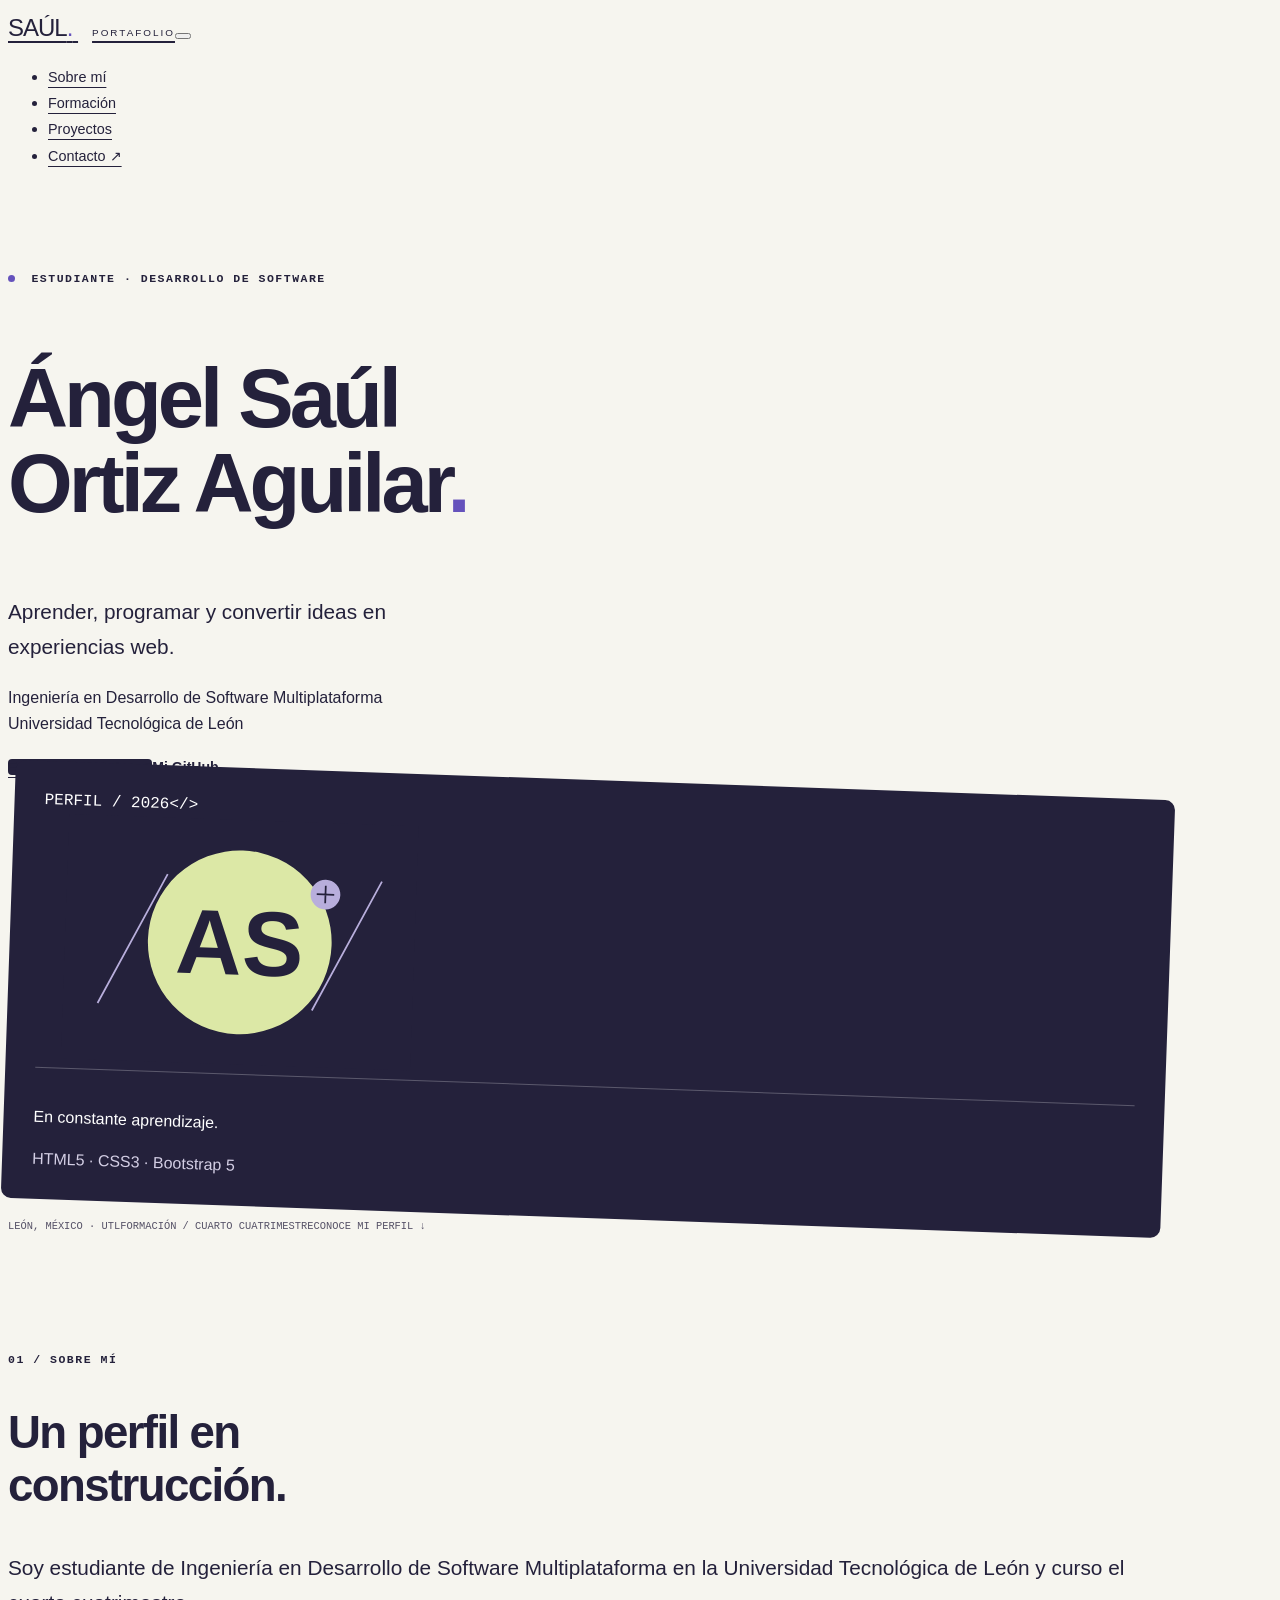
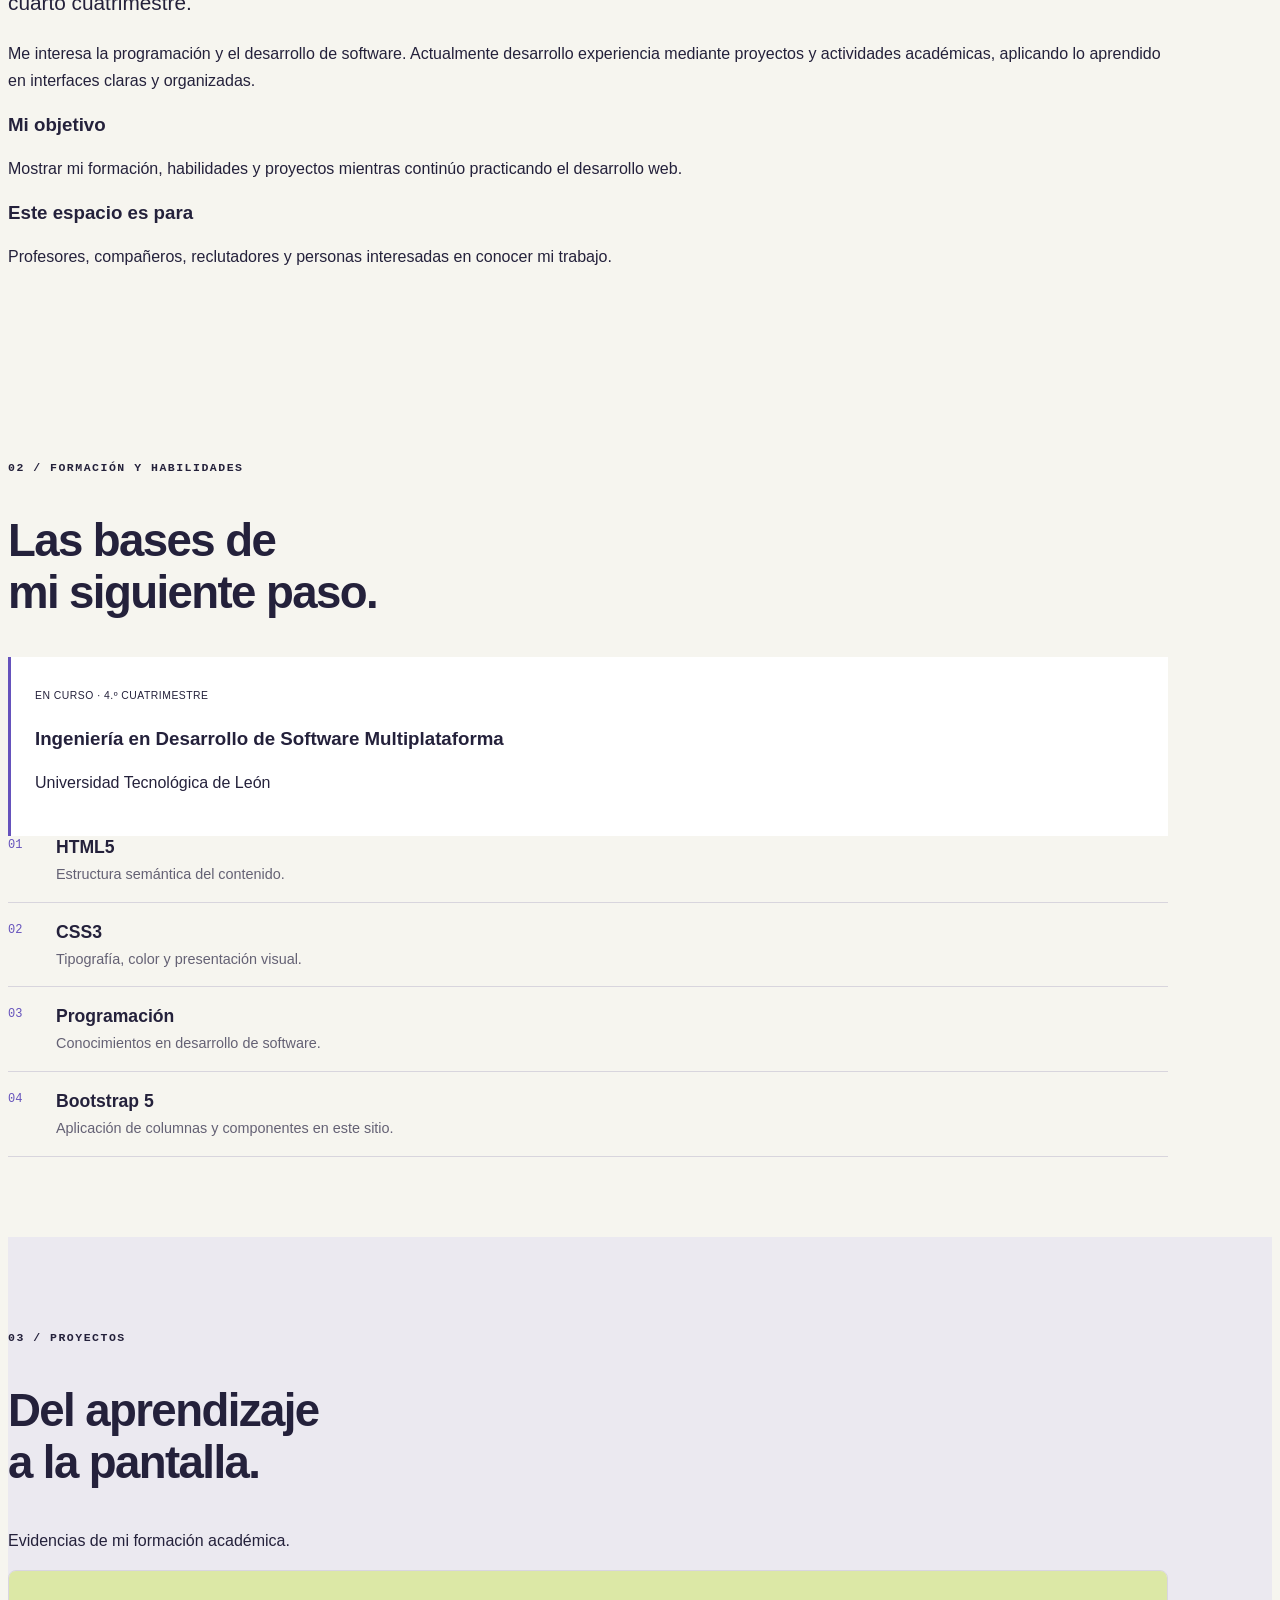
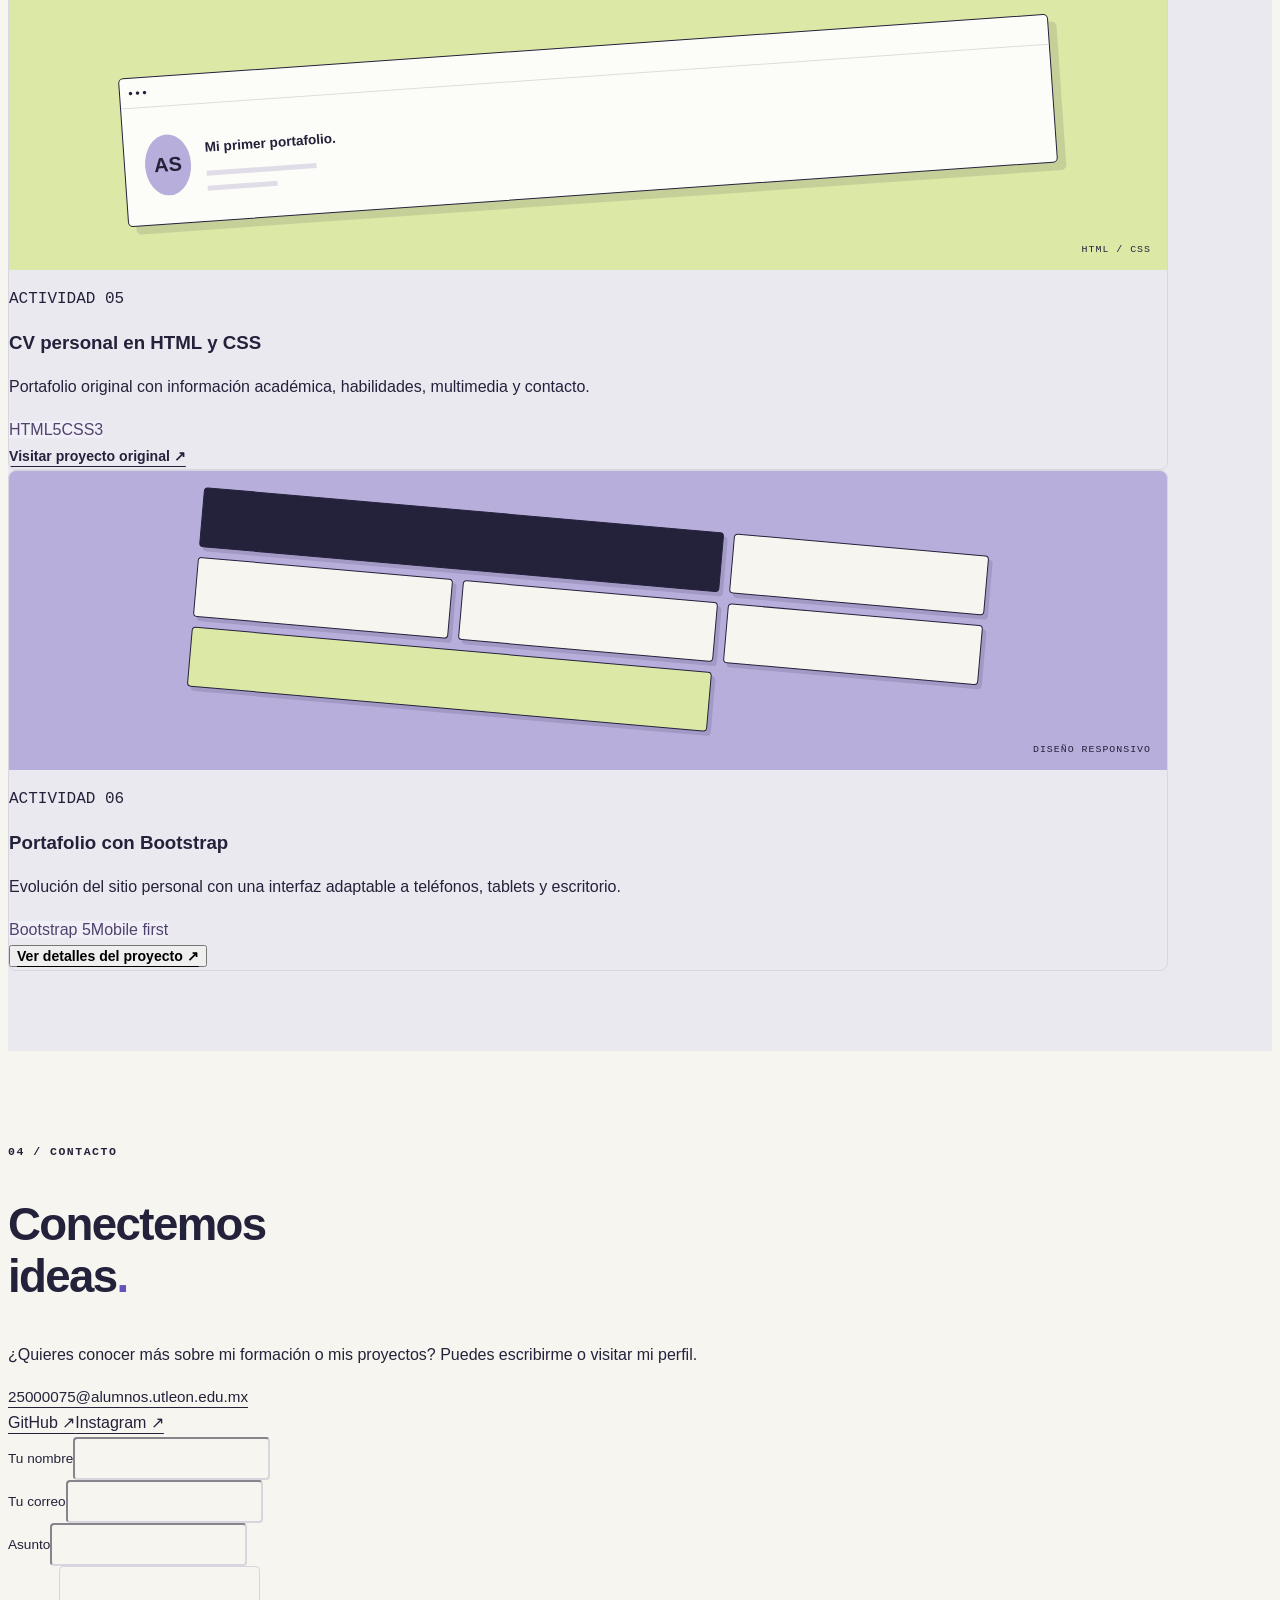
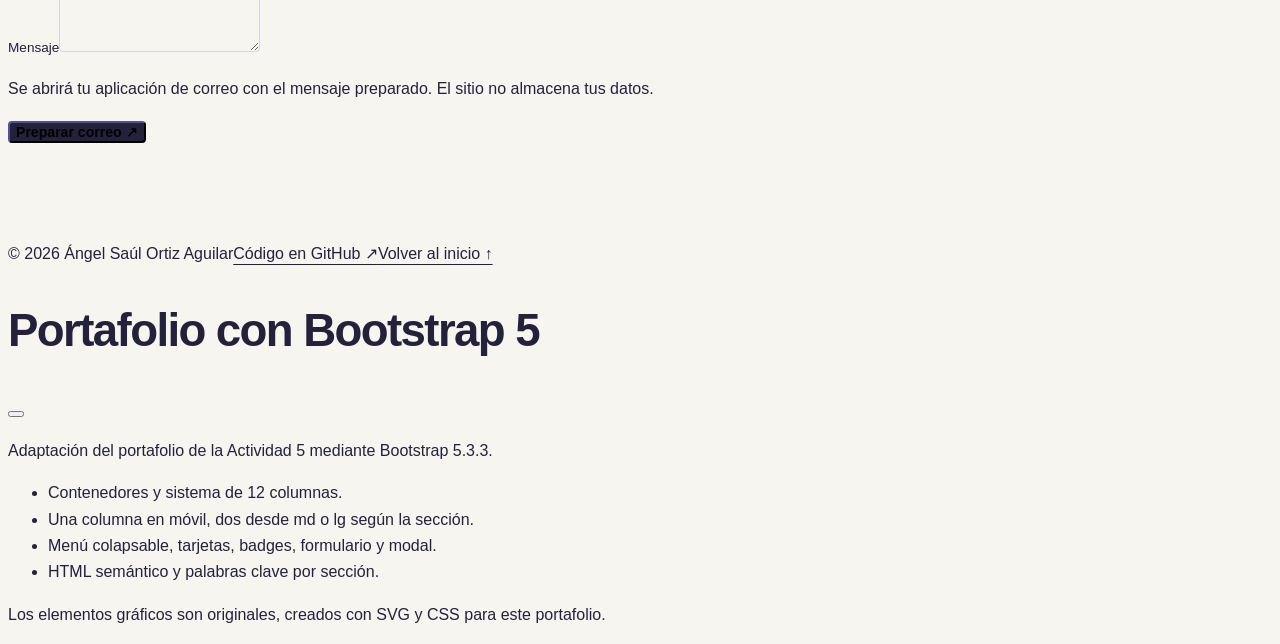
==== actividad6/index.html @ 67669ba3 "Agrega portafolio responsivo de Actividad 6 con Bootstrap 5" ====
<!doctype html>
<html lang="es"><head><meta charset="utf-8"><meta name="viewport" content="width=device-width, initial-scale=1"><title>Ángel Saúl Ortiz Aguilar | Portafolio de desarrollo web</title><meta name="description" content="Portafolio de Ángel Saúl Ortiz Aguilar, estudiante de Desarrollo de Software Multiplataforma en la UTL. Formación, habilidades y proyectos web con HTML, CSS y Bootstrap."><meta name="keywords" content="Ángel Saúl Ortiz Aguilar, portafolio, desarrollo web, Bootstrap 5, HTML5, CSS3, UTL"><meta name="author" content="Ángel Saúl Ortiz Aguilar"><meta name="theme-color" content="#24213b"><link rel="icon" href="assets/monograma.svg"><link rel="stylesheet" href="assets/bootstrap.min.css"><link rel="stylesheet" href="assets/styles.css"></head>
<body><a class="skip-link" href="#contenido">Saltar al contenido</a>
<header class="border-bottom"><nav class="navbar navbar-expand-lg py-3" aria-label="Navegación principal"><div class="container"><a class="navbar-brand fw-bold" href="#inicio">SAÚL<span class="brand-dot">.</span> <small>PORTAFOLIO</small></a><button class="navbar-toggler" type="button" data-bs-toggle="collapse" data-bs-target="#menu" aria-controls="menu" aria-expanded="false" aria-label="Abrir menú"><span class="navbar-toggler-icon"></span></button><div class="collapse navbar-collapse" id="menu"><ul class="navbar-nav ms-auto gap-lg-3"><li class="nav-item"><a class="nav-link" href="#perfil">Sobre mí</a></li><li class="nav-item"><a class="nav-link" href="#formacion">Formación</a></li><li class="nav-item"><a class="nav-link" href="#proyectos">Proyectos</a></li><li class="nav-item"><a class="nav-link" href="#contacto">Contacto ↗</a></li></ul></div></div></nav></header>
<main id="contenido">
<!-- SEO: portafolio personal, estudiante de desarrollo de software, Ángel Saúl Ortiz Aguilar -->
<section id="inicio" class="hero"><div class="container"><div class="row align-items-center g-5"><div class="col-12 col-lg-7"><p class="eyebrow"><span class="status-dot"></span> ESTUDIANTE · DESARROLLO DE SOFTWARE</p><h1>Ángel Saúl<br>Ortiz Aguilar<span class="brand-dot">.</span></h1><p class="hero-description mt-4">Aprender, programar y convertir ideas en experiencias web.</p><p class="text-secondary mb-4">Ingeniería en Desarrollo de Software Multiplataforma<br>Universidad Tecnológica de León</p><div class="d-flex flex-wrap gap-3"><a class="btn btn-dark px-4 py-3" href="#proyectos">Explorar proyectos <span aria-hidden="true">↗</span></a><a class="btn btn-outline-dark px-4 py-3" href="https://github.com/CoraGorgon">Mi GitHub</a></div></div><div class="col-12 col-lg-5"><div class="identity-panel"><div class="d-flex justify-content-between mono small"><span>PERFIL / 2026</span><span aria-hidden="true">&lt;/&gt;</span></div><img src="assets/monograma.svg" alt="Monograma original de Saúl con las iniciales AS" width="400" height="280" class="img-fluid d-block mx-auto"><div class="identity-footer"><p class="mb-1 fw-bold">En constante aprendizaje.</p><span class="small">HTML5 · CSS3 · Bootstrap 5</span></div></div></div></div><div class="hero-bottom d-flex flex-wrap justify-content-between gap-2 mt-5 pt-4 border-top mono small"><span>LEÓN, MÉXICO · UTL</span><span>FORMACIÓN / CUARTO CUATRIMESTRE</span><a href="#perfil">CONOCE MI PERFIL ↓</a></div></div></section>
<!-- SEO: perfil personal, programación, objetivos profesionales, portafolio UTL -->
<section id="perfil" class="section-pad bg-white"><div class="container"><div class="row g-4"><div class="col-lg-4"><p class="eyebrow">01 / SOBRE MÍ</p><h2>Un perfil en<br>construcción.</h2></div><div class="col-lg-8"><p class="lead">Soy estudiante de Ingeniería en Desarrollo de Software Multiplataforma en la Universidad Tecnológica de León y curso el cuarto cuatrimestre.</p><p class="text-secondary">Me interesa la programación y el desarrollo de software. Actualmente desarrollo experiencia mediante proyectos y actividades académicas, aplicando lo aprendido en interfaces claras y organizadas.</p><div class="row g-3 mt-3"><div class="col-md-6"><h3 class="h6">Mi objetivo</h3><p class="small text-secondary mb-0">Mostrar mi formación, habilidades y proyectos mientras continúo practicando el desarrollo web.</p></div><div class="col-md-6"><h3 class="h6">Este espacio es para</h3><p class="small text-secondary mb-0">Profesores, compañeros, reclutadores y personas interesadas en conocer mi trabajo.</p></div></div></div></div></div></section>
<!-- SEO: formación académica, Universidad Tecnológica de León, HTML5, CSS3, Bootstrap, desarrollo de software -->
<section id="formacion" class="section-pad"><div class="container"><p class="eyebrow">02 / FORMACIÓN Y HABILIDADES</p><div class="row g-4 align-items-stretch"><div class="col-12 col-lg-6"><h2>Las bases de<br>mi siguiente paso.</h2><div class="education mt-4"><span class="badge rounded-pill text-bg-light border mb-3">EN CURSO · 4.º CUATRIMESTRE</span><h3 class="h4">Ingeniería en Desarrollo de Software Multiplataforma</h3><p class="text-secondary mb-0">Universidad Tecnológica de León</p></div></div><div class="col-12 col-lg-6"><div class="skill-list"><div><span class="skill-number">01</span><h3>HTML5</h3><p>Estructura semántica del contenido.</p></div><div><span class="skill-number">02</span><h3>CSS3</h3><p>Tipografía, color y presentación visual.</p></div><div><span class="skill-number">03</span><h3>Programación</h3><p>Conocimientos en desarrollo de software.</p></div><div><span class="skill-number">04</span><h3>Bootstrap 5</h3><p>Aplicación de columnas y componentes en este sitio.</p></div></div></div></div></div></section>
<!-- SEO: proyectos web, portafolio académico, currículum HTML CSS, diseño responsivo Bootstrap -->
<section id="proyectos" class="section-pad projects"><div class="container"><div class="d-md-flex justify-content-between align-items-end mb-4"><div><p class="eyebrow">03 / PROYECTOS</p><h2>Del aprendizaje<br>a la pantalla.</h2></div><p class="text-secondary small">Evidencias de mi formación académica.</p></div><div class="row g-4"><div class="col-12 col-md-6"><article class="card h-100"><div class="project-art art-one" aria-hidden="true"><div class="mini-window"><div class="mini-dots">● ● ●</div><div class="mini-body"><span class="mini-avatar">AS</span><div><b>Mi primer portafolio.</b><span class="mini-line"></span><span class="mini-line short"></span></div></div></div><span class="art-label">HTML / CSS</span></div><div class="card-body p-4"><p class="mono small text-secondary">ACTIVIDAD 05</p><h3 class="h4">CV personal en HTML y CSS</h3><p class="text-secondary">Portafolio original con información académica, habilidades, multimedia y contacto.</p><div class="d-flex gap-2 flex-wrap mb-4"><span class="badge tag">HTML5</span><span class="badge tag">CSS3</span></div><a href="../index.html" class="project-link">Visitar proyecto original ↗</a></div></article></div><div class="col-12 col-md-6"><article class="card h-100"><div class="project-art art-two" aria-hidden="true"><div class="grid-demo"><span></span><span></span><span></span><span></span><span></span><span></span></div><span class="art-label">DISEÑO RESPONSIVO</span></div><div class="card-body p-4"><p class="mono small text-secondary">ACTIVIDAD 06</p><h3 class="h4">Portafolio con Bootstrap</h3><p class="text-secondary">Evolución del sitio personal con una interfaz adaptable a teléfonos, tablets y escritorio.</p><div class="d-flex gap-2 flex-wrap mb-4"><span class="badge tag">Bootstrap 5</span><span class="badge tag">Mobile first</span></div><button class="project-link border-0 bg-transparent p-0" type="button" data-bs-toggle="modal" data-bs-target="#detalle">Ver detalles del proyecto ↗</button></div></article></div></div></div></section>
<!-- SEO: contacto Ángel Saúl Ortiz Aguilar, GitHub CoraGorgon, correo UTL -->
<section id="contacto" class="section-pad bg-white"><div class="container"><div class="row g-5"><div class="col-12 col-lg-5"><p class="eyebrow">04 / CONTACTO</p><h2>Conectemos<br>ideas<span class="brand-dot">.</span></h2><p class="text-secondary mt-3">¿Quieres conocer más sobre mi formación o mis proyectos? Puedes escribirme o visitar mi perfil.</p><a class="contact-email" href="mailto:25000075@alumnos.utleon.edu.mx">25000075@alumnos.utleon.edu.mx</a><div class="d-flex gap-4 mt-4"><a href="https://github.com/CoraGorgon">GitHub ↗</a><a href="https://www.instagram.com/sayul.xul/">Instagram ↗</a></div></div><div class="col-12 col-lg-7"><form id="contact-form"><div class="row g-3"><div class="col-md-6"><label class="form-label" for="nombre">Tu nombre</label><input class="form-control" id="nombre" name="nombre" autocomplete="name" required maxlength="100"></div><div class="col-md-6"><label class="form-label" for="correo">Tu correo</label><input type="email" class="form-control" id="correo" name="correo" autocomplete="email" required></div><div class="col-12"><label class="form-label" for="asunto">Asunto</label><input class="form-control" id="asunto" name="asunto" required maxlength="150"></div><div class="col-12"><label class="form-label" for="mensaje">Mensaje</label><textarea class="form-control" id="mensaje" name="mensaje" rows="4" required maxlength="3000"></textarea></div><div class="col-12"><p class="small text-secondary">Se abrirá tu aplicación de correo con el mensaje preparado. El sitio no almacena tus datos.</p><button type="submit" class="btn btn-dark px-4 py-3">Preparar correo ↗</button><p id="form-status" class="small mt-3 mb-0" role="status"></p></div></div></form></div></div></div></section>
</main><footer class="py-4"><div class="container d-flex flex-column flex-md-row justify-content-between gap-3 small"><span>© 2026 Ángel Saúl Ortiz Aguilar</span><a href="https://github.com/CoraGorgon/Actividad5-CV-Angel-Ortiz/tree/main/actividad6">Código en GitHub ↗</a><a href="#inicio">Volver al inicio ↑</a></div></footer>
<div class="modal fade" id="detalle" tabindex="-1" aria-labelledby="detalle-titulo" aria-hidden="true"><div class="modal-dialog modal-dialog-centered"><div class="modal-content"><div class="modal-header"><h2 class="modal-title fs-5" id="detalle-titulo">Portafolio con Bootstrap 5</h2><button type="button" class="btn-close" data-bs-dismiss="modal" aria-label="Cerrar"></button></div><div class="modal-body"><p>Adaptación del portafolio de la Actividad 5 mediante Bootstrap 5.3.3.</p><ul><li>Contenedores y sistema de 12 columnas.</li><li>Una columna en móvil, dos desde md o lg según la sección.</li><li>Menú colapsable, tarjetas, badges, formulario y modal.</li><li>HTML semántico y palabras clave por sección.</li></ul><p class="mb-0">Los elementos gráficos son originales, creados con SVG y CSS para este portafolio.</p></div></div></div></div>
<script src="assets/bootstrap.bundle.min.js"></script><script src="assets/app.js"></script></body></html>
---- actividad6/assets/styles.css ----
:root{--ink:#24213b;--paper:#f6f5ef;--purple:#6552bc;--lime:#dce8a6}body{font-family:Arial,Helvetica,sans-serif;color:var(--ink);background:var(--paper);line-height:1.65}a{color:inherit;text-underline-offset:5px}section{scroll-margin-top:20px}.container{max-width:1160px}.navbar-brand{letter-spacing:-1px;font-size:1.5rem}.navbar-brand small{font-size:.62rem;letter-spacing:2px;margin-left:14px;font-weight:500}.brand-dot{color:var(--purple)}.nav-link{font-size:.9rem;color:var(--ink)}.hero{padding:72px 0 24px}.eyebrow,.mono{font-family:Consolas,'Courier New',monospace}.eyebrow{font-size:.72rem;letter-spacing:1.5px;margin-bottom:24px;font-weight:bold}.status-dot{display:inline-block;width:7px;height:7px;background:var(--purple);border-radius:50%;margin-right:8px}h1{font-size:clamp(3.1rem,6.5vw,5.6rem);font-weight:700;letter-spacing:-4px;line-height:1.02}h2{font-size:clamp(2rem,4vw,2.85rem);font-weight:700;letter-spacing:-1.6px;line-height:1.15}h3{line-height:1.3}.hero-description{font-size:1.3rem;max-width:440px}.btn{border-radius:4px;font-weight:600;font-size:.88rem}.btn-dark{background:var(--ink);border-color:var(--ink)}.btn-dark:hover{background:var(--purple)}.identity-panel{background:var(--ink);color:white;border-radius:10px;padding:26px 30px;transform:rotate(2deg)}.identity-panel img{max-height:245px;object-fit:contain}.identity-footer{padding-top:20px;border-top:1px solid #ffffff40}.identity-footer span{color:#d4cfe5}.hero-bottom{font-size:.65rem;color:#555166}.hero-bottom a{text-decoration:none}.section-pad{padding:80px 0}.lead{font-size:1.3rem;line-height:1.7}.education{padding:24px;border-left:3px solid var(--purple);background:#fff}.education .badge{color:var(--ink)!important;font-size:.65rem;letter-spacing:.5px}.skill-list>div{border-bottom:1px solid #d8d5dd;padding:18px 0 15px 48px;position:relative}.skill-list>div:first-child{padding-top:0}.skill-list h3{font-size:1.1rem;margin:0 0 4px;font-weight:bold}.skill-list p{font-size:.9rem;color:#646174;margin:0}.skill-number{position:absolute;left:0;color:var(--purple);font-size:.75rem;font-family:Consolas,monospace}.projects{background:#ebe9f0}.card{border:1px solid #d9d5e1;border-radius:8px;overflow:hidden}.project-art{height:235px;padding:32px;position:relative;display:flex;align-items:center;justify-content:center}.art-one{background:#dce8a6}.art-two{background:#b8aedc}.mini-window{background:#fcfcf8;width:85%;border:1px solid #24213b;border-radius:5px;transform:rotate(-4deg);box-shadow:8px 8px 0 #24213b1f}.mini-dots{font-size:8px;padding:8px;border-bottom:1px solid #ddd}.mini-body{display:flex;gap:15px;align-items:center;padding:28px 20px}.mini-avatar{border-radius:50%;background:#b8aedc;padding:14px 9px;font-size:20px;font-weight:bold}.mini-body b{font-size:.85rem}.mini-line{display:block;width:110px;height:5px;background:#e0dde9;margin-top:10px}.mini-line.short{width:70px}.art-label{position:absolute;bottom:12px;right:16px;font-family:Consolas,monospace;font-size:.62rem;letter-spacing:1px}.grid-demo{display:grid;grid-template-columns:repeat(3,1fr);gap:10px;width:72%;transform:rotate(5deg)}.grid-demo span{height:58px;background:#f6f5ef;border:1px solid var(--ink);border-radius:4px;box-shadow:4px 4px 0 #24213b25}.grid-demo span:first-child{grid-column:span 2;background:var(--ink)}.grid-demo span:last-child{grid-column:span 2;background:var(--lime)}.tag{background:#f0eef6;color:#51436e;font-weight:500}.project-link{font-weight:600;font-size:.88rem;text-decoration:underline;text-underline-offset:5px}.contact-email{font-size:.95rem;overflow-wrap:anywhere}.form-label{font-size:.85rem}.form-control{background:var(--paper);border-color:#d9d5df;border-radius:4px;padding:12px}.form-control:focus{border-color:var(--purple);box-shadow:0 0 0 .2rem #6552bc25}.skip-link{position:absolute;top:-70px;left:10px;z-index:2000;background:white;padding:12px}.skip-link:focus{top:10px}a:focus-visible,button:focus-visible{outline:3px solid var(--purple);outline-offset:4px}@media(max-width:767.98px){.hero{padding-top:42px}h1{letter-spacing:-2px}.section-pad{padding:52px 0}.identity-panel{transform:none}.hero-bottom{font-size:.6rem}.project-art{height:215px}.navbar-brand small{margin-left:8px;font-size:.55rem}.contact-email{font-size:.88rem}.mini-window{width:100%}}@media(prefers-reduced-motion:reduce){*,*::before,*::after{scroll-behavior:auto!important;transition:none!important}}
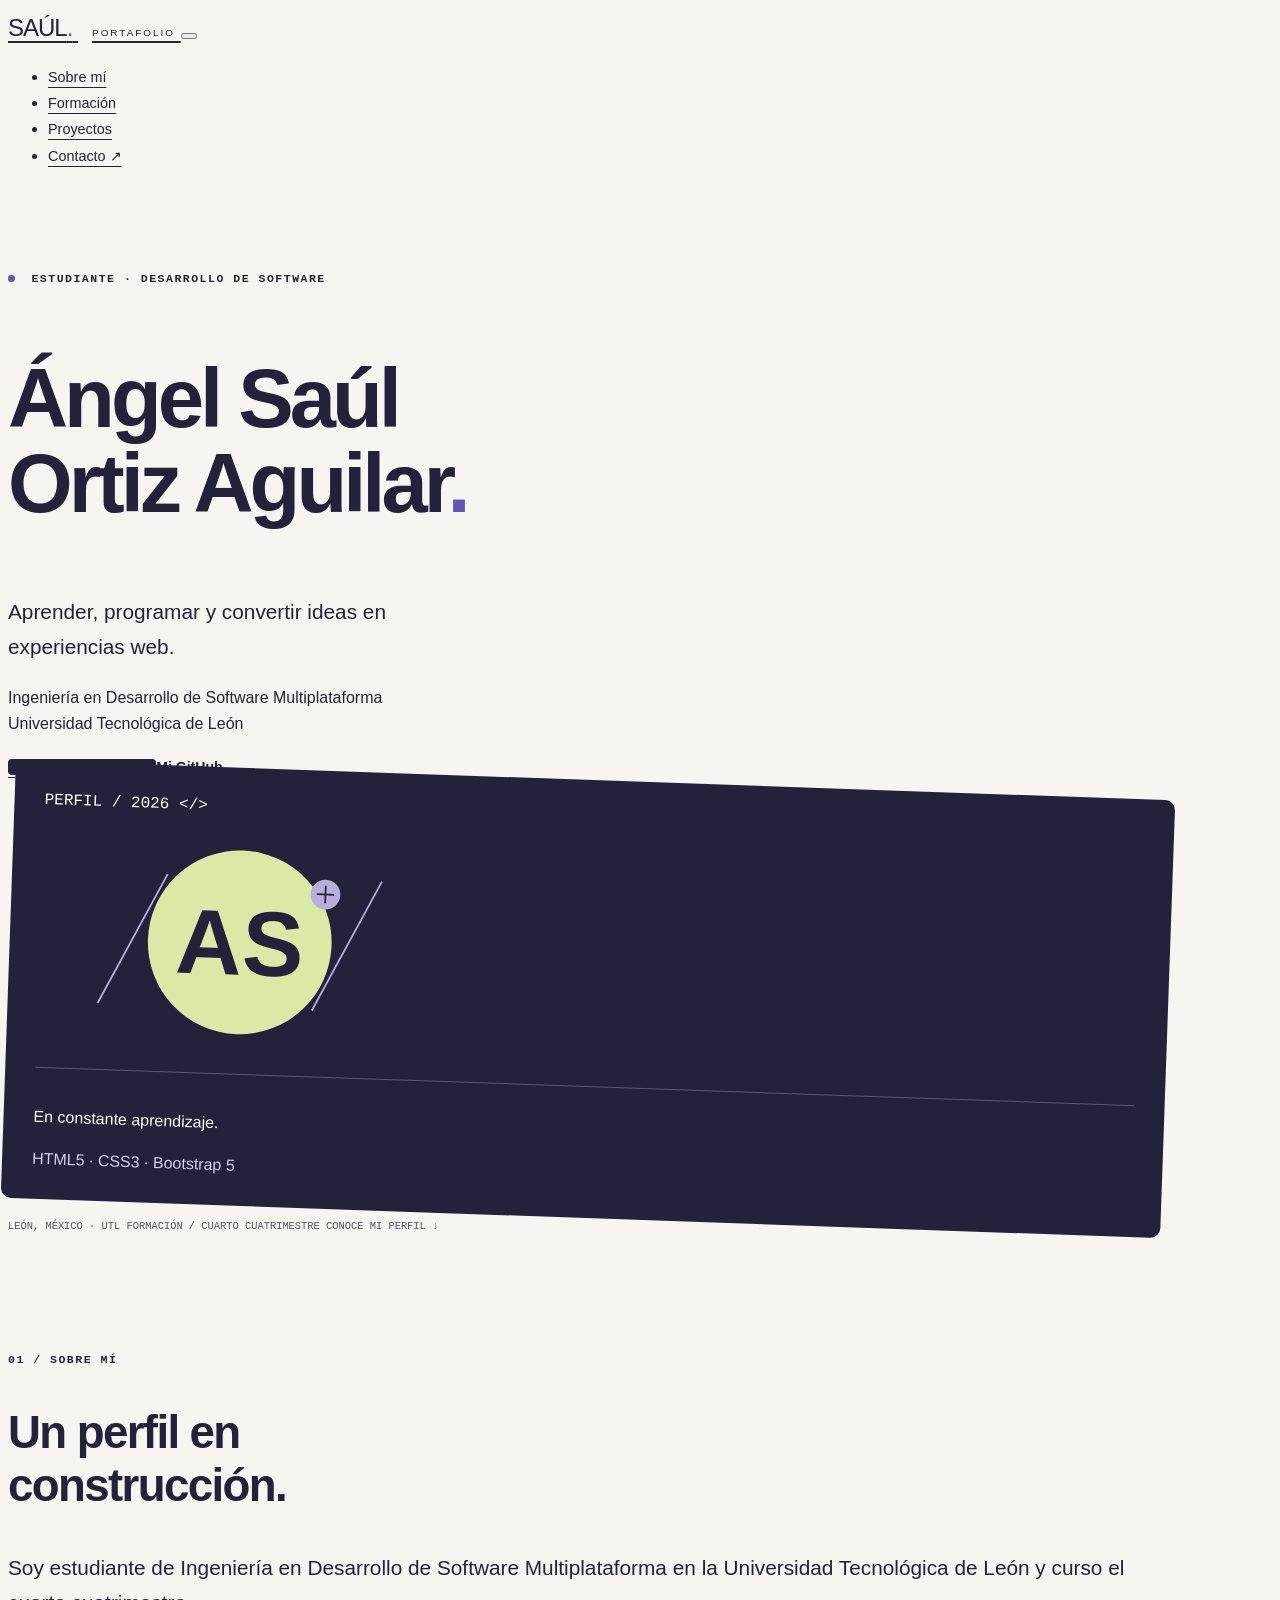
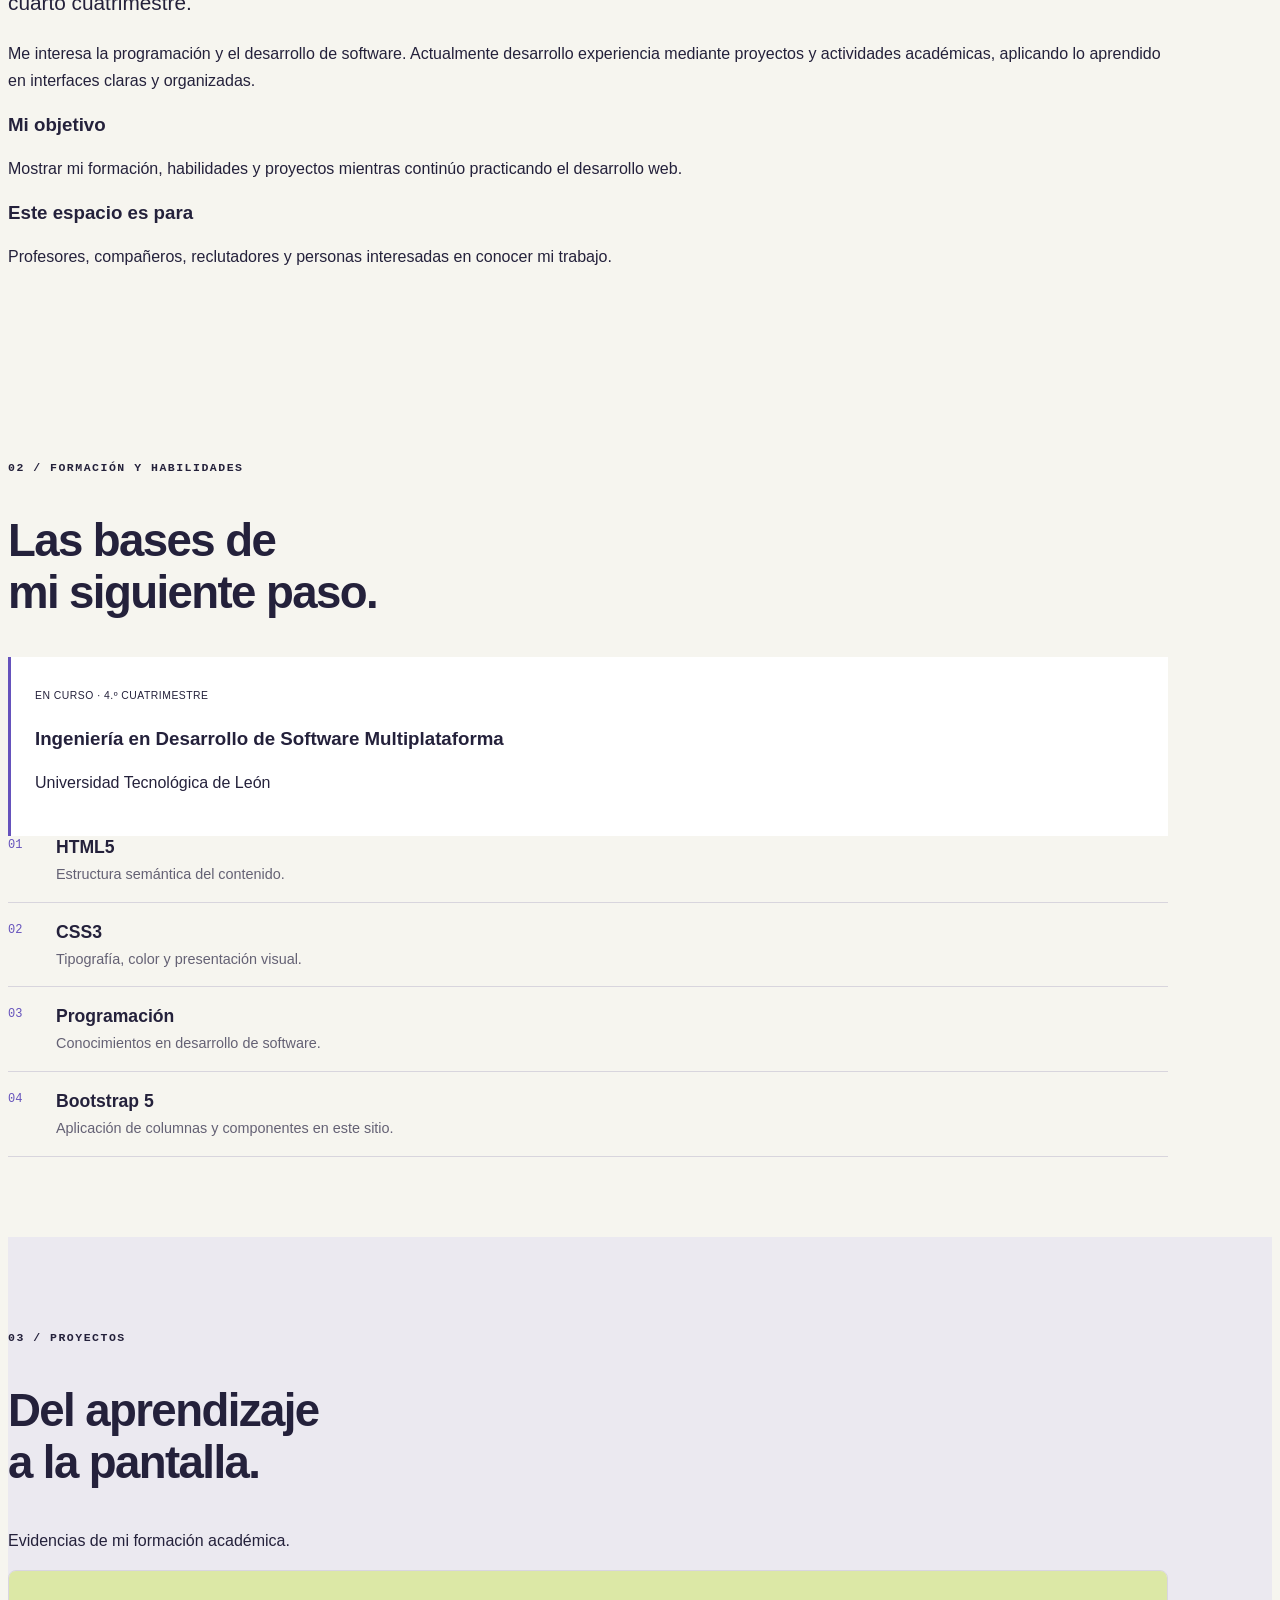
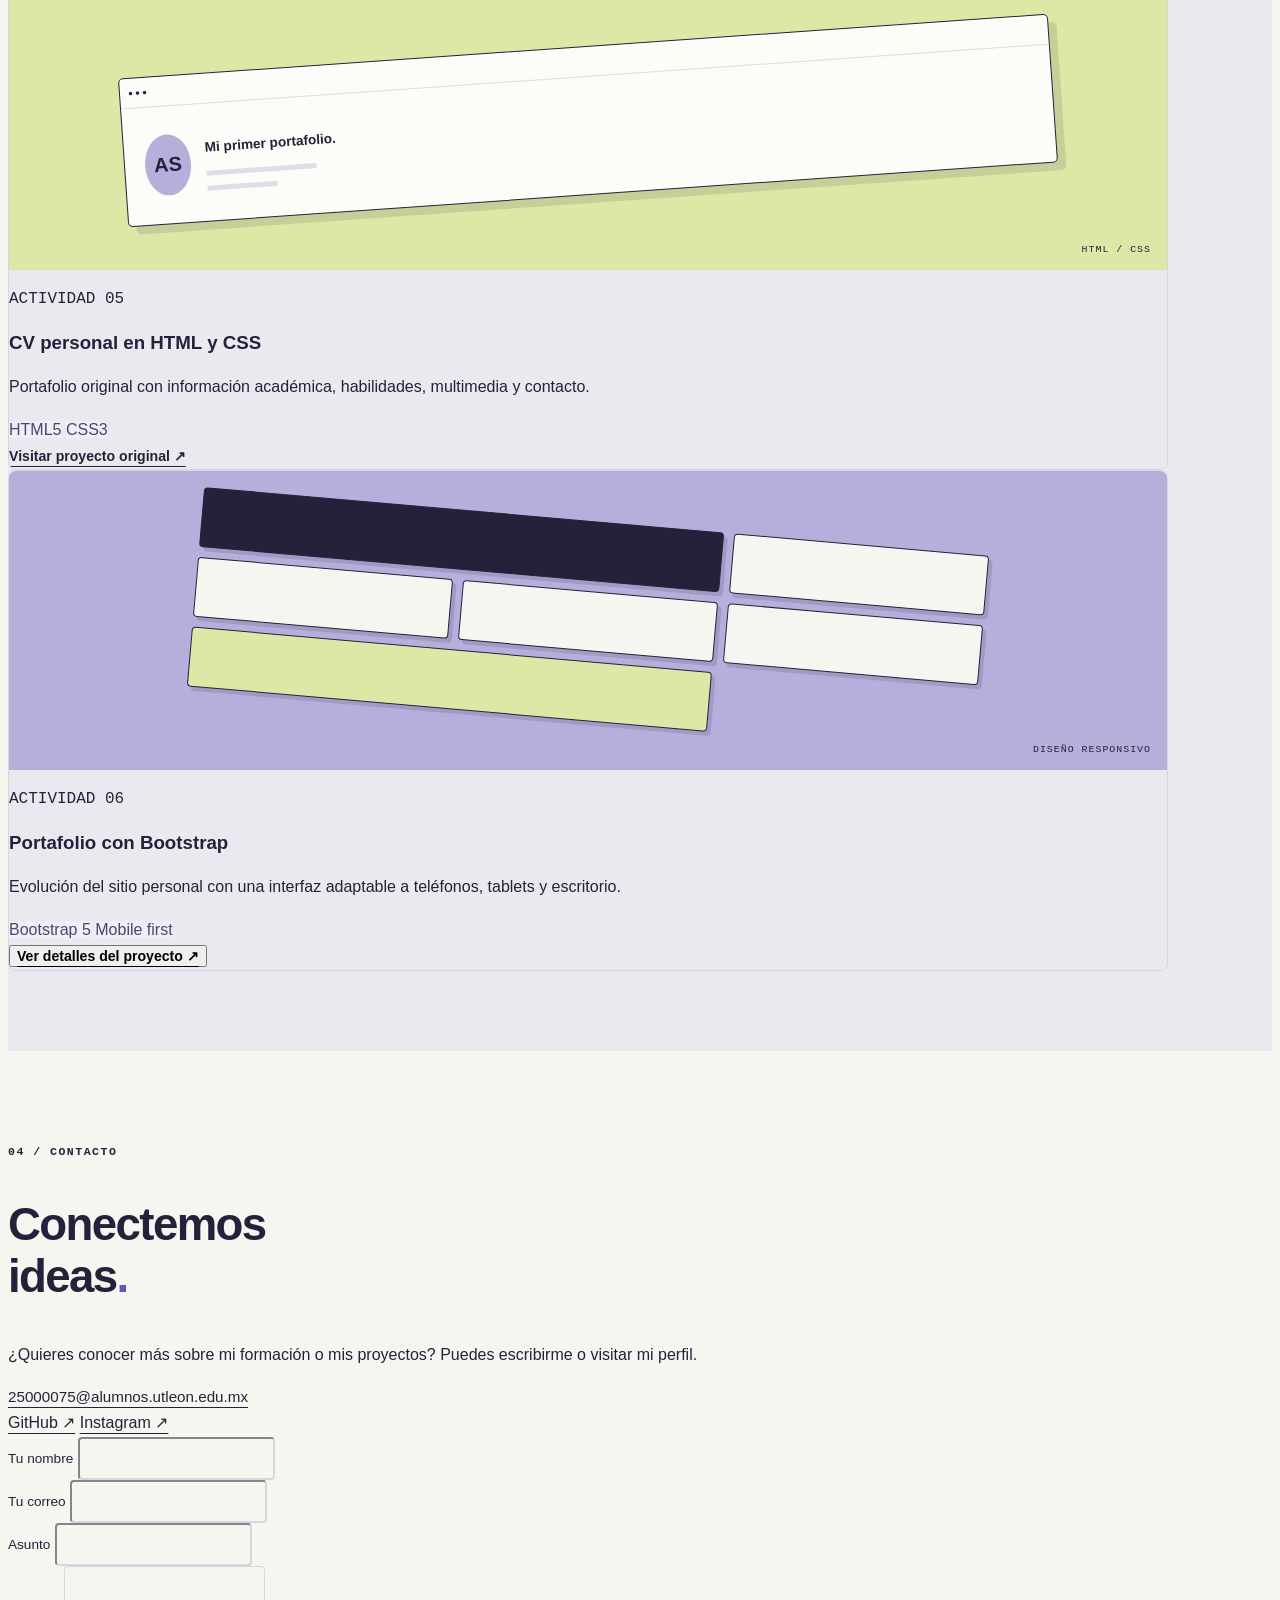
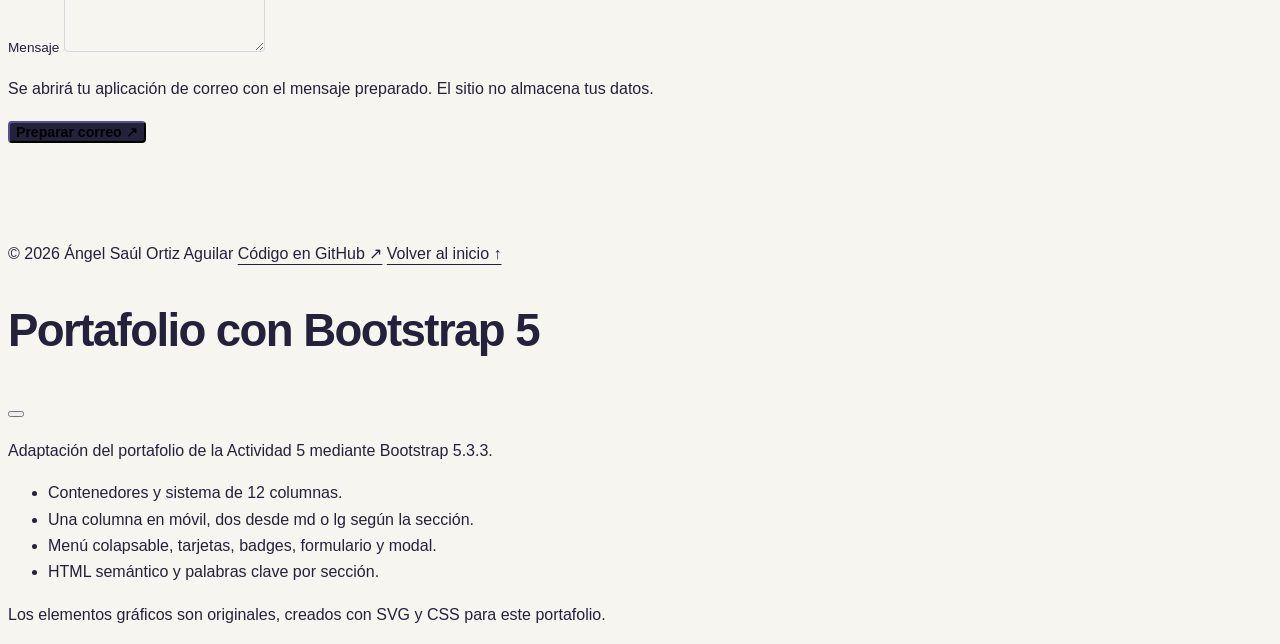
==== commit 26b8f796: "Documenta licencia y prepara fuentes para entrega" ====
--- a/actividad6/index.html
+++ b/actividad6/index.html
@@ -1,18 +1,306 @@
 <!doctype html>
-<html lang="es"><head><meta charset="utf-8"><meta name="viewport" content="width=device-width, initial-scale=1"><title>Ángel Saúl Ortiz Aguilar | Portafolio de desarrollo web</title><meta name="description" content="Portafolio de Ángel Saúl Ortiz Aguilar, estudiante de Desarrollo de Software Multiplataforma en la UTL. Formación, habilidades y proyectos web con HTML, CSS y Bootstrap."><meta name="keywords" content="Ángel Saúl Ortiz Aguilar, portafolio, desarrollo web, Bootstrap 5, HTML5, CSS3, UTL"><meta name="author" content="Ángel Saúl Ortiz Aguilar"><meta name="theme-color" content="#24213b"><link rel="icon" href="assets/monograma.svg"><link rel="stylesheet" href="assets/bootstrap.min.css"><link rel="stylesheet" href="assets/styles.css"></head>
-<body><a class="skip-link" href="#contenido">Saltar al contenido</a>
-<header class="border-bottom"><nav class="navbar navbar-expand-lg py-3" aria-label="Navegación principal"><div class="container"><a class="navbar-brand fw-bold" href="#inicio">SAÚL<span class="brand-dot">.</span> <small>PORTAFOLIO</small></a><button class="navbar-toggler" type="button" data-bs-toggle="collapse" data-bs-target="#menu" aria-controls="menu" aria-expanded="false" aria-label="Abrir menú"><span class="navbar-toggler-icon"></span></button><div class="collapse navbar-collapse" id="menu"><ul class="navbar-nav ms-auto gap-lg-3"><li class="nav-item"><a class="nav-link" href="#perfil">Sobre mí</a></li><li class="nav-item"><a class="nav-link" href="#formacion">Formación</a></li><li class="nav-item"><a class="nav-link" href="#proyectos">Proyectos</a></li><li class="nav-item"><a class="nav-link" href="#contacto">Contacto ↗</a></li></ul></div></div></nav></header>
+<html lang="es">
+<head>
+<meta charset="utf-8">
+<meta name="viewport" content="width=device-width, initial-scale=1">
+<title>Ángel Saúl Ortiz Aguilar | Portafolio de desarrollo web</title>
+<meta name="description" content="Portafolio de Ángel Saúl Ortiz Aguilar, estudiante de Desarrollo de Software Multiplataforma en la UTL. Formación, habilidades y proyectos web con HTML, CSS y Bootstrap.">
+<meta name="keywords" content="Ángel Saúl Ortiz Aguilar, portafolio, desarrollo web, Bootstrap 5, HTML5, CSS3, UTL">
+<meta name="author" content="Ángel Saúl Ortiz Aguilar">
+<meta name="theme-color" content="#24213b">
+<link rel="icon" href="assets/monograma.svg">
+<link rel="stylesheet" href="assets/bootstrap.min.css">
+<link rel="stylesheet" href="assets/styles.css">
+</head>
+<body>
+<a class="skip-link" href="#contenido">Saltar al contenido</a>
+<header class="border-bottom">
+<nav class="navbar navbar-expand-lg py-3" aria-label="Navegación principal">
+<div class="container">
+<a class="navbar-brand fw-bold" href="#inicio">SAÚL<span class="brand-dot">.</span> <small>PORTAFOLIO</small>
+</a>
+<button class="navbar-toggler" type="button" data-bs-toggle="collapse" data-bs-target="#menu" aria-controls="menu" aria-expanded="false" aria-label="Abrir menú">
+<span class="navbar-toggler-icon">
+</span>
+</button>
+<div class="collapse navbar-collapse" id="menu">
+<ul class="navbar-nav ms-auto gap-lg-3">
+<li class="nav-item">
+<a class="nav-link" href="#perfil">Sobre mí</a>
+</li>
+<li class="nav-item">
+<a class="nav-link" href="#formacion">Formación</a>
+</li>
+<li class="nav-item">
+<a class="nav-link" href="#proyectos">Proyectos</a>
+</li>
+<li class="nav-item">
+<a class="nav-link" href="#contacto">Contacto ↗</a>
+</li>
+</ul>
+</div>
+</div>
+</nav>
+</header>
 <main id="contenido">
 <!-- SEO: portafolio personal, estudiante de desarrollo de software, Ángel Saúl Ortiz Aguilar -->
-<section id="inicio" class="hero"><div class="container"><div class="row align-items-center g-5"><div class="col-12 col-lg-7"><p class="eyebrow"><span class="status-dot"></span> ESTUDIANTE · DESARROLLO DE SOFTWARE</p><h1>Ángel Saúl<br>Ortiz Aguilar<span class="brand-dot">.</span></h1><p class="hero-description mt-4">Aprender, programar y convertir ideas en experiencias web.</p><p class="text-secondary mb-4">Ingeniería en Desarrollo de Software Multiplataforma<br>Universidad Tecnológica de León</p><div class="d-flex flex-wrap gap-3"><a class="btn btn-dark px-4 py-3" href="#proyectos">Explorar proyectos <span aria-hidden="true">↗</span></a><a class="btn btn-outline-dark px-4 py-3" href="https://github.com/CoraGorgon">Mi GitHub</a></div></div><div class="col-12 col-lg-5"><div class="identity-panel"><div class="d-flex justify-content-between mono small"><span>PERFIL / 2026</span><span aria-hidden="true">&lt;/&gt;</span></div><img src="assets/monograma.svg" alt="Monograma original de Saúl con las iniciales AS" width="400" height="280" class="img-fluid d-block mx-auto"><div class="identity-footer"><p class="mb-1 fw-bold">En constante aprendizaje.</p><span class="small">HTML5 · CSS3 · Bootstrap 5</span></div></div></div></div><div class="hero-bottom d-flex flex-wrap justify-content-between gap-2 mt-5 pt-4 border-top mono small"><span>LEÓN, MÉXICO · UTL</span><span>FORMACIÓN / CUARTO CUATRIMESTRE</span><a href="#perfil">CONOCE MI PERFIL ↓</a></div></div></section>
+<section id="inicio" class="hero">
+<div class="container">
+<div class="row align-items-center g-5">
+<div class="col-12 col-lg-7">
+<p class="eyebrow">
+<span class="status-dot">
+</span> ESTUDIANTE · DESARROLLO DE SOFTWARE</p>
+<h1>Ángel Saúl<br>Ortiz Aguilar<span class="brand-dot">.</span>
+</h1>
+<p class="hero-description mt-4">Aprender, programar y convertir ideas en experiencias web.</p>
+<p class="text-secondary mb-4">Ingeniería en Desarrollo de Software Multiplataforma<br>Universidad Tecnológica de León</p>
+<div class="d-flex flex-wrap gap-3">
+<a class="btn btn-dark px-4 py-3" href="#proyectos">Explorar proyectos <span aria-hidden="true">↗</span>
+</a>
+<a class="btn btn-outline-dark px-4 py-3" href="https://github.com/CoraGorgon">Mi GitHub</a>
+</div>
+</div>
+<div class="col-12 col-lg-5">
+<div class="identity-panel">
+<div class="d-flex justify-content-between mono small">
+<span>PERFIL / 2026</span>
+<span aria-hidden="true">&lt;/&gt;</span>
+</div>
+<img src="assets/monograma.svg" alt="Monograma original de Saúl con las iniciales AS" width="400" height="280" class="img-fluid d-block mx-auto">
+<div class="identity-footer">
+<p class="mb-1 fw-bold">En constante aprendizaje.</p>
+<span class="small">HTML5 · CSS3 · Bootstrap 5</span>
+</div>
+</div>
+</div>
+</div>
+<div class="hero-bottom d-flex flex-wrap justify-content-between gap-2 mt-5 pt-4 border-top mono small">
+<span>LEÓN, MÉXICO · UTL</span>
+<span>FORMACIÓN / CUARTO CUATRIMESTRE</span>
+<a href="#perfil">CONOCE MI PERFIL ↓</a>
+</div>
+</div>
+</section>
 <!-- SEO: perfil personal, programación, objetivos profesionales, portafolio UTL -->
-<section id="perfil" class="section-pad bg-white"><div class="container"><div class="row g-4"><div class="col-lg-4"><p class="eyebrow">01 / SOBRE MÍ</p><h2>Un perfil en<br>construcción.</h2></div><div class="col-lg-8"><p class="lead">Soy estudiante de Ingeniería en Desarrollo de Software Multiplataforma en la Universidad Tecnológica de León y curso el cuarto cuatrimestre.</p><p class="text-secondary">Me interesa la programación y el desarrollo de software. Actualmente desarrollo experiencia mediante proyectos y actividades académicas, aplicando lo aprendido en interfaces claras y organizadas.</p><div class="row g-3 mt-3"><div class="col-md-6"><h3 class="h6">Mi objetivo</h3><p class="small text-secondary mb-0">Mostrar mi formación, habilidades y proyectos mientras continúo practicando el desarrollo web.</p></div><div class="col-md-6"><h3 class="h6">Este espacio es para</h3><p class="small text-secondary mb-0">Profesores, compañeros, reclutadores y personas interesadas en conocer mi trabajo.</p></div></div></div></div></div></section>
+<section id="perfil" class="section-pad bg-white">
+<div class="container">
+<div class="row g-4">
+<div class="col-lg-4">
+<p class="eyebrow">01 / SOBRE MÍ</p>
+<h2>Un perfil en<br>construcción.</h2>
+</div>
+<div class="col-lg-8">
+<p class="lead">Soy estudiante de Ingeniería en Desarrollo de Software Multiplataforma en la Universidad Tecnológica de León y curso el cuarto cuatrimestre.</p>
+<p class="text-secondary">Me interesa la programación y el desarrollo de software. Actualmente desarrollo experiencia mediante proyectos y actividades académicas, aplicando lo aprendido en interfaces claras y organizadas.</p>
+<div class="row g-3 mt-3">
+<div class="col-md-6">
+<h3 class="h6">Mi objetivo</h3>
+<p class="small text-secondary mb-0">Mostrar mi formación, habilidades y proyectos mientras continúo practicando el desarrollo web.</p>
+</div>
+<div class="col-md-6">
+<h3 class="h6">Este espacio es para</h3>
+<p class="small text-secondary mb-0">Profesores, compañeros, reclutadores y personas interesadas en conocer mi trabajo.</p>
+</div>
+</div>
+</div>
+</div>
+</div>
+</section>
 <!-- SEO: formación académica, Universidad Tecnológica de León, HTML5, CSS3, Bootstrap, desarrollo de software -->
-<section id="formacion" class="section-pad"><div class="container"><p class="eyebrow">02 / FORMACIÓN Y HABILIDADES</p><div class="row g-4 align-items-stretch"><div class="col-12 col-lg-6"><h2>Las bases de<br>mi siguiente paso.</h2><div class="education mt-4"><span class="badge rounded-pill text-bg-light border mb-3">EN CURSO · 4.º CUATRIMESTRE</span><h3 class="h4">Ingeniería en Desarrollo de Software Multiplataforma</h3><p class="text-secondary mb-0">Universidad Tecnológica de León</p></div></div><div class="col-12 col-lg-6"><div class="skill-list"><div><span class="skill-number">01</span><h3>HTML5</h3><p>Estructura semántica del contenido.</p></div><div><span class="skill-number">02</span><h3>CSS3</h3><p>Tipografía, color y presentación visual.</p></div><div><span class="skill-number">03</span><h3>Programación</h3><p>Conocimientos en desarrollo de software.</p></div><div><span class="skill-number">04</span><h3>Bootstrap 5</h3><p>Aplicación de columnas y componentes en este sitio.</p></div></div></div></div></div></section>
+<section id="formacion" class="section-pad">
+<div class="container">
+<p class="eyebrow">02 / FORMACIÓN Y HABILIDADES</p>
+<div class="row g-4 align-items-stretch">
+<div class="col-12 col-lg-6">
+<h2>Las bases de<br>mi siguiente paso.</h2>
+<div class="education mt-4">
+<span class="badge rounded-pill text-bg-light border mb-3">EN CURSO · 4.º CUATRIMESTRE</span>
+<h3 class="h4">Ingeniería en Desarrollo de Software Multiplataforma</h3>
+<p class="text-secondary mb-0">Universidad Tecnológica de León</p>
+</div>
+</div>
+<div class="col-12 col-lg-6">
+<div class="skill-list">
+<div>
+<span class="skill-number">01</span>
+<h3>HTML5</h3>
+<p>Estructura semántica del contenido.</p>
+</div>
+<div>
+<span class="skill-number">02</span>
+<h3>CSS3</h3>
+<p>Tipografía, color y presentación visual.</p>
+</div>
+<div>
+<span class="skill-number">03</span>
+<h3>Programación</h3>
+<p>Conocimientos en desarrollo de software.</p>
+</div>
+<div>
+<span class="skill-number">04</span>
+<h3>Bootstrap 5</h3>
+<p>Aplicación de columnas y componentes en este sitio.</p>
+</div>
+</div>
+</div>
+</div>
+</div>
+</section>
 <!-- SEO: proyectos web, portafolio académico, currículum HTML CSS, diseño responsivo Bootstrap -->
-<section id="proyectos" class="section-pad projects"><div class="container"><div class="d-md-flex justify-content-between align-items-end mb-4"><div><p class="eyebrow">03 / PROYECTOS</p><h2>Del aprendizaje<br>a la pantalla.</h2></div><p class="text-secondary small">Evidencias de mi formación académica.</p></div><div class="row g-4"><div class="col-12 col-md-6"><article class="card h-100"><div class="project-art art-one" aria-hidden="true"><div class="mini-window"><div class="mini-dots">● ● ●</div><div class="mini-body"><span class="mini-avatar">AS</span><div><b>Mi primer portafolio.</b><span class="mini-line"></span><span class="mini-line short"></span></div></div></div><span class="art-label">HTML / CSS</span></div><div class="card-body p-4"><p class="mono small text-secondary">ACTIVIDAD 05</p><h3 class="h4">CV personal en HTML y CSS</h3><p class="text-secondary">Portafolio original con información académica, habilidades, multimedia y contacto.</p><div class="d-flex gap-2 flex-wrap mb-4"><span class="badge tag">HTML5</span><span class="badge tag">CSS3</span></div><a href="../index.html" class="project-link">Visitar proyecto original ↗</a></div></article></div><div class="col-12 col-md-6"><article class="card h-100"><div class="project-art art-two" aria-hidden="true"><div class="grid-demo"><span></span><span></span><span></span><span></span><span></span><span></span></div><span class="art-label">DISEÑO RESPONSIVO</span></div><div class="card-body p-4"><p class="mono small text-secondary">ACTIVIDAD 06</p><h3 class="h4">Portafolio con Bootstrap</h3><p class="text-secondary">Evolución del sitio personal con una interfaz adaptable a teléfonos, tablets y escritorio.</p><div class="d-flex gap-2 flex-wrap mb-4"><span class="badge tag">Bootstrap 5</span><span class="badge tag">Mobile first</span></div><button class="project-link border-0 bg-transparent p-0" type="button" data-bs-toggle="modal" data-bs-target="#detalle">Ver detalles del proyecto ↗</button></div></article></div></div></div></section>
+<section id="proyectos" class="section-pad projects">
+<div class="container">
+<div class="d-md-flex justify-content-between align-items-end mb-4">
+<div>
+<p class="eyebrow">03 / PROYECTOS</p>
+<h2>Del aprendizaje<br>a la pantalla.</h2>
+</div>
+<p class="text-secondary small">Evidencias de mi formación académica.</p>
+</div>
+<div class="row g-4">
+<div class="col-12 col-md-6">
+<article class="card h-100">
+<div class="project-art art-one" aria-hidden="true">
+<div class="mini-window">
+<div class="mini-dots">● ● ●</div>
+<div class="mini-body">
+<span class="mini-avatar">AS</span>
+<div>
+<b>Mi primer portafolio.</b>
+<span class="mini-line">
+</span>
+<span class="mini-line short">
+</span>
+</div>
+</div>
+</div>
+<span class="art-label">HTML / CSS</span>
+</div>
+<div class="card-body p-4">
+<p class="mono small text-secondary">ACTIVIDAD 05</p>
+<h3 class="h4">CV personal en HTML y CSS</h3>
+<p class="text-secondary">Portafolio original con información académica, habilidades, multimedia y contacto.</p>
+<div class="d-flex gap-2 flex-wrap mb-4">
+<span class="badge tag">HTML5</span>
+<span class="badge tag">CSS3</span>
+</div>
+<a href="https://coragorgon.github.io/Actividad5-CV-Angel-Ortiz/" class="project-link">Visitar proyecto original ↗</a>
+</div>
+</article>
+</div>
+<div class="col-12 col-md-6">
+<article class="card h-100">
+<div class="project-art art-two" aria-hidden="true">
+<div class="grid-demo">
+<span>
+</span>
+<span>
+</span>
+<span>
+</span>
+<span>
+</span>
+<span>
+</span>
+<span>
+</span>
+</div>
+<span class="art-label">DISEÑO RESPONSIVO</span>
+</div>
+<div class="card-body p-4">
+<p class="mono small text-secondary">ACTIVIDAD 06</p>
+<h3 class="h4">Portafolio con Bootstrap</h3>
+<p class="text-secondary">Evolución del sitio personal con una interfaz adaptable a teléfonos, tablets y escritorio.</p>
+<div class="d-flex gap-2 flex-wrap mb-4">
+<span class="badge tag">Bootstrap 5</span>
+<span class="badge tag">Mobile first</span>
+</div>
+<button class="project-link border-0 bg-transparent p-0" type="button" data-bs-toggle="modal" data-bs-target="#detalle">Ver detalles del proyecto ↗</button>
+</div>
+</article>
+</div>
+</div>
+</div>
+</section>
 <!-- SEO: contacto Ángel Saúl Ortiz Aguilar, GitHub CoraGorgon, correo UTL -->
-<section id="contacto" class="section-pad bg-white"><div class="container"><div class="row g-5"><div class="col-12 col-lg-5"><p class="eyebrow">04 / CONTACTO</p><h2>Conectemos<br>ideas<span class="brand-dot">.</span></h2><p class="text-secondary mt-3">¿Quieres conocer más sobre mi formación o mis proyectos? Puedes escribirme o visitar mi perfil.</p><a class="contact-email" href="mailto:25000075@alumnos.utleon.edu.mx">25000075@alumnos.utleon.edu.mx</a><div class="d-flex gap-4 mt-4"><a href="https://github.com/CoraGorgon">GitHub ↗</a><a href="https://www.instagram.com/sayul.xul/">Instagram ↗</a></div></div><div class="col-12 col-lg-7"><form id="contact-form"><div class="row g-3"><div class="col-md-6"><label class="form-label" for="nombre">Tu nombre</label><input class="form-control" id="nombre" name="nombre" autocomplete="name" required maxlength="100"></div><div class="col-md-6"><label class="form-label" for="correo">Tu correo</label><input type="email" class="form-control" id="correo" name="correo" autocomplete="email" required></div><div class="col-12"><label class="form-label" for="asunto">Asunto</label><input class="form-control" id="asunto" name="asunto" required maxlength="150"></div><div class="col-12"><label class="form-label" for="mensaje">Mensaje</label><textarea class="form-control" id="mensaje" name="mensaje" rows="4" required maxlength="3000"></textarea></div><div class="col-12"><p class="small text-secondary">Se abrirá tu aplicación de correo con el mensaje preparado. El sitio no almacena tus datos.</p><button type="submit" class="btn btn-dark px-4 py-3">Preparar correo ↗</button><p id="form-status" class="small mt-3 mb-0" role="status"></p></div></div></form></div></div></div></section>
-</main><footer class="py-4"><div class="container d-flex flex-column flex-md-row justify-content-between gap-3 small"><span>© 2026 Ángel Saúl Ortiz Aguilar</span><a href="https://github.com/CoraGorgon/Actividad5-CV-Angel-Ortiz/tree/main/actividad6">Código en GitHub ↗</a><a href="#inicio">Volver al inicio ↑</a></div></footer>
-<div class="modal fade" id="detalle" tabindex="-1" aria-labelledby="detalle-titulo" aria-hidden="true"><div class="modal-dialog modal-dialog-centered"><div class="modal-content"><div class="modal-header"><h2 class="modal-title fs-5" id="detalle-titulo">Portafolio con Bootstrap 5</h2><button type="button" class="btn-close" data-bs-dismiss="modal" aria-label="Cerrar"></button></div><div class="modal-body"><p>Adaptación del portafolio de la Actividad 5 mediante Bootstrap 5.3.3.</p><ul><li>Contenedores y sistema de 12 columnas.</li><li>Una columna en móvil, dos desde md o lg según la sección.</li><li>Menú colapsable, tarjetas, badges, formulario y modal.</li><li>HTML semántico y palabras clave por sección.</li></ul><p class="mb-0">Los elementos gráficos son originales, creados con SVG y CSS para este portafolio.</p></div></div></div></div>
-<script src="assets/bootstrap.bundle.min.js"></script><script src="assets/app.js"></script></body></html>+<section id="contacto" class="section-pad bg-white">
+<div class="container">
+<div class="row g-5">
+<div class="col-12 col-lg-5">
+<p class="eyebrow">04 / CONTACTO</p>
+<h2>Conectemos<br>ideas<span class="brand-dot">.</span>
+</h2>
+<p class="text-secondary mt-3">¿Quieres conocer más sobre mi formación o mis proyectos? Puedes escribirme o visitar mi perfil.</p>
+<a class="contact-email" href="mailto:25000075@alumnos.utleon.edu.mx">25000075@alumnos.utleon.edu.mx</a>
+<div class="d-flex gap-4 mt-4">
+<a href="https://github.com/CoraGorgon">GitHub ↗</a>
+<a href="https://www.instagram.com/sayul.xul/">Instagram ↗</a>
+</div>
+</div>
+<div class="col-12 col-lg-7">
+<form id="contact-form">
+<div class="row g-3">
+<div class="col-md-6">
+<label class="form-label" for="nombre">Tu nombre</label>
+<input class="form-control" id="nombre" name="nombre" autocomplete="name" required maxlength="100">
+</div>
+<div class="col-md-6">
+<label class="form-label" for="correo">Tu correo</label>
+<input type="email" class="form-control" id="correo" name="correo" autocomplete="email" required>
+</div>
+<div class="col-12">
+<label class="form-label" for="asunto">Asunto</label>
+<input class="form-control" id="asunto" name="asunto" required maxlength="150">
+</div>
+<div class="col-12">
+<label class="form-label" for="mensaje">Mensaje</label>
+<textarea class="form-control" id="mensaje" name="mensaje" rows="4" required maxlength="3000">
+</textarea>
+</div>
+<div class="col-12">
+<p class="small text-secondary">Se abrirá tu aplicación de correo con el mensaje preparado. El sitio no almacena tus datos.</p>
+<button type="submit" class="btn btn-dark px-4 py-3">Preparar correo ↗</button>
+<p id="form-status" class="small mt-3 mb-0" role="status">
+</p>
+</div>
+</div>
+</form>
+</div>
+</div>
+</div>
+</section>
+</main>
+<footer class="py-4">
+<div class="container d-flex flex-column flex-md-row justify-content-between gap-3 small">
+<span>© 2026 Ángel Saúl Ortiz Aguilar</span>
+<a href="https://github.com/CoraGorgon/Actividad5-CV-Angel-Ortiz/tree/main/actividad6">Código en GitHub ↗</a>
+<a href="#inicio">Volver al inicio ↑</a>
+</div>
+</footer>
+<div class="modal fade" id="detalle" tabindex="-1" aria-labelledby="detalle-titulo" aria-hidden="true">
+<div class="modal-dialog modal-dialog-centered">
+<div class="modal-content">
+<div class="modal-header">
+<h2 class="modal-title fs-5" id="detalle-titulo">Portafolio con Bootstrap 5</h2>
+<button type="button" class="btn-close" data-bs-dismiss="modal" aria-label="Cerrar">
+</button>
+</div>
+<div class="modal-body">
+<p>Adaptación del portafolio de la Actividad 5 mediante Bootstrap 5.3.3.</p>
+<ul>
+<li>Contenedores y sistema de 12 columnas.</li>
+<li>Una columna en móvil, dos desde md o lg según la sección.</li>
+<li>Menú colapsable, tarjetas, badges, formulario y modal.</li>
+<li>HTML semántico y palabras clave por sección.</li>
+</ul>
+<p class="mb-0">Los elementos gráficos son originales, creados con SVG y CSS para este portafolio.</p>
+</div>
+</div>
+</div>
+</div>
+<script src="assets/bootstrap.bundle.min.js">
+</script>
+<script src="assets/app.js">
+</script>
+</body>
+</html>
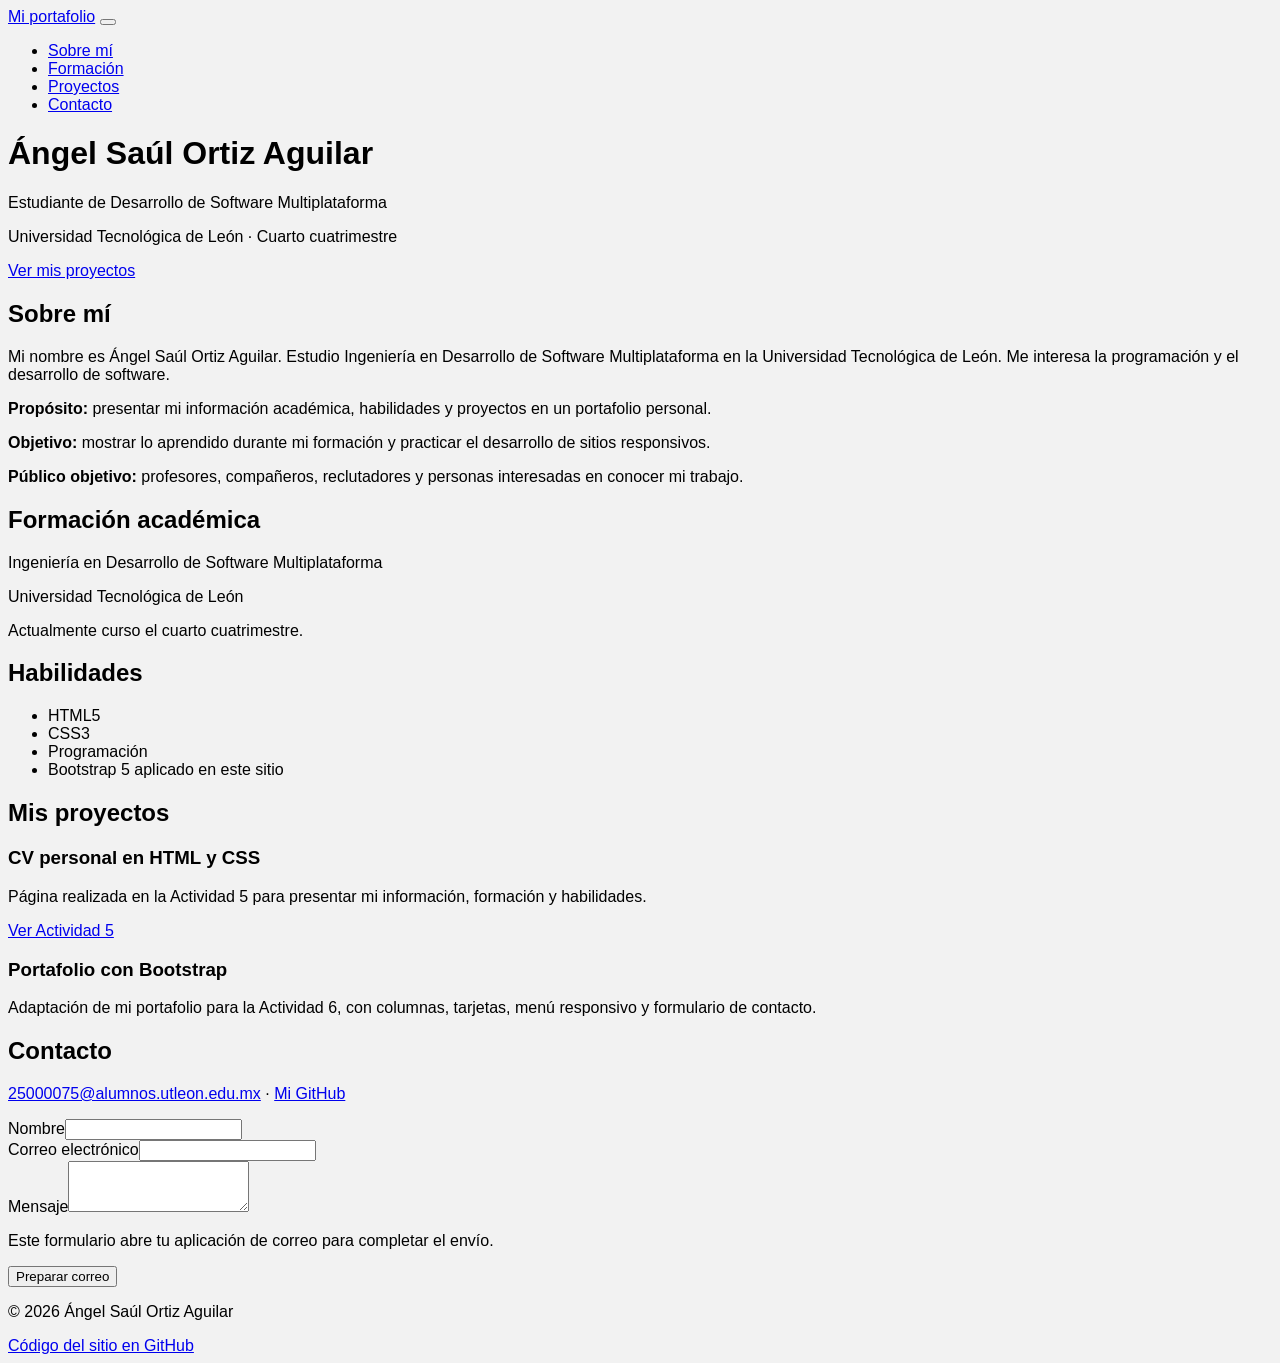
==== commit e94b8937: "Publica version sencilla de Actividad 6 aprobada por el propietario" ====
--- a/actividad6/index.html
+++ b/actividad6/index.html
@@ -1,306 +1,103 @@
-<!doctype html>
+<!DOCTYPE html>
 <html lang="es">
 <head>
-<meta charset="utf-8">
-<meta name="viewport" content="width=device-width, initial-scale=1">
-<title>Ángel Saúl Ortiz Aguilar | Portafolio de desarrollo web</title>
-<meta name="description" content="Portafolio de Ángel Saúl Ortiz Aguilar, estudiante de Desarrollo de Software Multiplataforma en la UTL. Formación, habilidades y proyectos web con HTML, CSS y Bootstrap.">
-<meta name="keywords" content="Ángel Saúl Ortiz Aguilar, portafolio, desarrollo web, Bootstrap 5, HTML5, CSS3, UTL">
-<meta name="author" content="Ángel Saúl Ortiz Aguilar">
-<meta name="theme-color" content="#24213b">
-<link rel="icon" href="assets/monograma.svg">
-<link rel="stylesheet" href="assets/bootstrap.min.css">
-<link rel="stylesheet" href="assets/styles.css">
+  <meta charset="UTF-8">
+  <meta name="viewport" content="width=device-width, initial-scale=1.0">
+  <meta name="description" content="Portafolio personal de Ángel Saúl Ortiz Aguilar, estudiante de Desarrollo de Software Multiplataforma en la UTL.">
+  <meta name="keywords" content="Ángel Saúl Ortiz Aguilar, portafolio, HTML, CSS, Bootstrap, UTL">
+  <meta name="author" content="Ángel Saúl Ortiz Aguilar">
+  <title>Ángel Saúl Ortiz Aguilar | Portafolio personal</title>
+  <link rel="stylesheet" href="assets/bootstrap.min.css">
+  <link rel="stylesheet" href="assets/estilos.css">
 </head>
 <body>
-<a class="skip-link" href="#contenido">Saltar al contenido</a>
-<header class="border-bottom">
-<nav class="navbar navbar-expand-lg py-3" aria-label="Navegación principal">
-<div class="container">
-<a class="navbar-brand fw-bold" href="#inicio">SAÚL<span class="brand-dot">.</span> <small>PORTAFOLIO</small>
-</a>
-<button class="navbar-toggler" type="button" data-bs-toggle="collapse" data-bs-target="#menu" aria-controls="menu" aria-expanded="false" aria-label="Abrir menú">
-<span class="navbar-toggler-icon">
-</span>
-</button>
-<div class="collapse navbar-collapse" id="menu">
-<ul class="navbar-nav ms-auto gap-lg-3">
-<li class="nav-item">
-<a class="nav-link" href="#perfil">Sobre mí</a>
-</li>
-<li class="nav-item">
-<a class="nav-link" href="#formacion">Formación</a>
-</li>
-<li class="nav-item">
-<a class="nav-link" href="#proyectos">Proyectos</a>
-</li>
-<li class="nav-item">
-<a class="nav-link" href="#contacto">Contacto ↗</a>
-</li>
-</ul>
-</div>
-</div>
-</nav>
-</header>
-<main id="contenido">
-<!-- SEO: portafolio personal, estudiante de desarrollo de software, Ángel Saúl Ortiz Aguilar -->
-<section id="inicio" class="hero">
-<div class="container">
-<div class="row align-items-center g-5">
-<div class="col-12 col-lg-7">
-<p class="eyebrow">
-<span class="status-dot">
-</span> ESTUDIANTE · DESARROLLO DE SOFTWARE</p>
-<h1>Ángel Saúl<br>Ortiz Aguilar<span class="brand-dot">.</span>
-</h1>
-<p class="hero-description mt-4">Aprender, programar y convertir ideas en experiencias web.</p>
-<p class="text-secondary mb-4">Ingeniería en Desarrollo de Software Multiplataforma<br>Universidad Tecnológica de León</p>
-<div class="d-flex flex-wrap gap-3">
-<a class="btn btn-dark px-4 py-3" href="#proyectos">Explorar proyectos <span aria-hidden="true">↗</span>
-</a>
-<a class="btn btn-outline-dark px-4 py-3" href="https://github.com/CoraGorgon">Mi GitHub</a>
-</div>
-</div>
-<div class="col-12 col-lg-5">
-<div class="identity-panel">
-<div class="d-flex justify-content-between mono small">
-<span>PERFIL / 2026</span>
-<span aria-hidden="true">&lt;/&gt;</span>
-</div>
-<img src="assets/monograma.svg" alt="Monograma original de Saúl con las iniciales AS" width="400" height="280" class="img-fluid d-block mx-auto">
-<div class="identity-footer">
-<p class="mb-1 fw-bold">En constante aprendizaje.</p>
-<span class="small">HTML5 · CSS3 · Bootstrap 5</span>
-</div>
-</div>
-</div>
-</div>
-<div class="hero-bottom d-flex flex-wrap justify-content-between gap-2 mt-5 pt-4 border-top mono small">
-<span>LEÓN, MÉXICO · UTL</span>
-<span>FORMACIÓN / CUARTO CUATRIMESTRE</span>
-<a href="#perfil">CONOCE MI PERFIL ↓</a>
-</div>
-</div>
-</section>
-<!-- SEO: perfil personal, programación, objetivos profesionales, portafolio UTL -->
-<section id="perfil" class="section-pad bg-white">
-<div class="container">
-<div class="row g-4">
-<div class="col-lg-4">
-<p class="eyebrow">01 / SOBRE MÍ</p>
-<h2>Un perfil en<br>construcción.</h2>
-</div>
-<div class="col-lg-8">
-<p class="lead">Soy estudiante de Ingeniería en Desarrollo de Software Multiplataforma en la Universidad Tecnológica de León y curso el cuarto cuatrimestre.</p>
-<p class="text-secondary">Me interesa la programación y el desarrollo de software. Actualmente desarrollo experiencia mediante proyectos y actividades académicas, aplicando lo aprendido en interfaces claras y organizadas.</p>
-<div class="row g-3 mt-3">
-<div class="col-md-6">
-<h3 class="h6">Mi objetivo</h3>
-<p class="small text-secondary mb-0">Mostrar mi formación, habilidades y proyectos mientras continúo practicando el desarrollo web.</p>
-</div>
-<div class="col-md-6">
-<h3 class="h6">Este espacio es para</h3>
-<p class="small text-secondary mb-0">Profesores, compañeros, reclutadores y personas interesadas en conocer mi trabajo.</p>
-</div>
-</div>
-</div>
-</div>
-</div>
-</section>
-<!-- SEO: formación académica, Universidad Tecnológica de León, HTML5, CSS3, Bootstrap, desarrollo de software -->
-<section id="formacion" class="section-pad">
-<div class="container">
-<p class="eyebrow">02 / FORMACIÓN Y HABILIDADES</p>
-<div class="row g-4 align-items-stretch">
-<div class="col-12 col-lg-6">
-<h2>Las bases de<br>mi siguiente paso.</h2>
-<div class="education mt-4">
-<span class="badge rounded-pill text-bg-light border mb-3">EN CURSO · 4.º CUATRIMESTRE</span>
-<h3 class="h4">Ingeniería en Desarrollo de Software Multiplataforma</h3>
-<p class="text-secondary mb-0">Universidad Tecnológica de León</p>
-</div>
-</div>
-<div class="col-12 col-lg-6">
-<div class="skill-list">
-<div>
-<span class="skill-number">01</span>
-<h3>HTML5</h3>
-<p>Estructura semántica del contenido.</p>
-</div>
-<div>
-<span class="skill-number">02</span>
-<h3>CSS3</h3>
-<p>Tipografía, color y presentación visual.</p>
-</div>
-<div>
-<span class="skill-number">03</span>
-<h3>Programación</h3>
-<p>Conocimientos en desarrollo de software.</p>
-</div>
-<div>
-<span class="skill-number">04</span>
-<h3>Bootstrap 5</h3>
-<p>Aplicación de columnas y componentes en este sitio.</p>
-</div>
-</div>
-</div>
-</div>
-</div>
-</section>
-<!-- SEO: proyectos web, portafolio académico, currículum HTML CSS, diseño responsivo Bootstrap -->
-<section id="proyectos" class="section-pad projects">
-<div class="container">
-<div class="d-md-flex justify-content-between align-items-end mb-4">
-<div>
-<p class="eyebrow">03 / PROYECTOS</p>
-<h2>Del aprendizaje<br>a la pantalla.</h2>
-</div>
-<p class="text-secondary small">Evidencias de mi formación académica.</p>
-</div>
-<div class="row g-4">
-<div class="col-12 col-md-6">
-<article class="card h-100">
-<div class="project-art art-one" aria-hidden="true">
-<div class="mini-window">
-<div class="mini-dots">● ● ●</div>
-<div class="mini-body">
-<span class="mini-avatar">AS</span>
-<div>
-<b>Mi primer portafolio.</b>
-<span class="mini-line">
-</span>
-<span class="mini-line short">
-</span>
-</div>
-</div>
-</div>
-<span class="art-label">HTML / CSS</span>
-</div>
-<div class="card-body p-4">
-<p class="mono small text-secondary">ACTIVIDAD 05</p>
-<h3 class="h4">CV personal en HTML y CSS</h3>
-<p class="text-secondary">Portafolio original con información académica, habilidades, multimedia y contacto.</p>
-<div class="d-flex gap-2 flex-wrap mb-4">
-<span class="badge tag">HTML5</span>
-<span class="badge tag">CSS3</span>
-</div>
-<a href="https://coragorgon.github.io/Actividad5-CV-Angel-Ortiz/" class="project-link">Visitar proyecto original ↗</a>
-</div>
-</article>
-</div>
-<div class="col-12 col-md-6">
-<article class="card h-100">
-<div class="project-art art-two" aria-hidden="true">
-<div class="grid-demo">
-<span>
-</span>
-<span>
-</span>
-<span>
-</span>
-<span>
-</span>
-<span>
-</span>
-<span>
-</span>
-</div>
-<span class="art-label">DISEÑO RESPONSIVO</span>
-</div>
-<div class="card-body p-4">
-<p class="mono small text-secondary">ACTIVIDAD 06</p>
-<h3 class="h4">Portafolio con Bootstrap</h3>
-<p class="text-secondary">Evolución del sitio personal con una interfaz adaptable a teléfonos, tablets y escritorio.</p>
-<div class="d-flex gap-2 flex-wrap mb-4">
-<span class="badge tag">Bootstrap 5</span>
-<span class="badge tag">Mobile first</span>
-</div>
-<button class="project-link border-0 bg-transparent p-0" type="button" data-bs-toggle="modal" data-bs-target="#detalle">Ver detalles del proyecto ↗</button>
-</div>
-</article>
-</div>
-</div>
-</div>
-</section>
-<!-- SEO: contacto Ángel Saúl Ortiz Aguilar, GitHub CoraGorgon, correo UTL -->
-<section id="contacto" class="section-pad bg-white">
-<div class="container">
-<div class="row g-5">
-<div class="col-12 col-lg-5">
-<p class="eyebrow">04 / CONTACTO</p>
-<h2>Conectemos<br>ideas<span class="brand-dot">.</span>
-</h2>
-<p class="text-secondary mt-3">¿Quieres conocer más sobre mi formación o mis proyectos? Puedes escribirme o visitar mi perfil.</p>
-<a class="contact-email" href="mailto:25000075@alumnos.utleon.edu.mx">25000075@alumnos.utleon.edu.mx</a>
-<div class="d-flex gap-4 mt-4">
-<a href="https://github.com/CoraGorgon">GitHub ↗</a>
-<a href="https://www.instagram.com/sayul.xul/">Instagram ↗</a>
-</div>
-</div>
-<div class="col-12 col-lg-7">
-<form id="contact-form">
-<div class="row g-3">
-<div class="col-md-6">
-<label class="form-label" for="nombre">Tu nombre</label>
-<input class="form-control" id="nombre" name="nombre" autocomplete="name" required maxlength="100">
-</div>
-<div class="col-md-6">
-<label class="form-label" for="correo">Tu correo</label>
-<input type="email" class="form-control" id="correo" name="correo" autocomplete="email" required>
-</div>
-<div class="col-12">
-<label class="form-label" for="asunto">Asunto</label>
-<input class="form-control" id="asunto" name="asunto" required maxlength="150">
-</div>
-<div class="col-12">
-<label class="form-label" for="mensaje">Mensaje</label>
-<textarea class="form-control" id="mensaje" name="mensaje" rows="4" required maxlength="3000">
-</textarea>
-</div>
-<div class="col-12">
-<p class="small text-secondary">Se abrirá tu aplicación de correo con el mensaje preparado. El sitio no almacena tus datos.</p>
-<button type="submit" class="btn btn-dark px-4 py-3">Preparar correo ↗</button>
-<p id="form-status" class="small mt-3 mb-0" role="status">
-</p>
-</div>
-</div>
-</form>
-</div>
-</div>
-</div>
-</section>
-</main>
-<footer class="py-4">
-<div class="container d-flex flex-column flex-md-row justify-content-between gap-3 small">
-<span>© 2026 Ángel Saúl Ortiz Aguilar</span>
-<a href="https://github.com/CoraGorgon/Actividad5-CV-Angel-Ortiz/tree/main/actividad6">Código en GitHub ↗</a>
-<a href="#inicio">Volver al inicio ↑</a>
-</div>
-</footer>
-<div class="modal fade" id="detalle" tabindex="-1" aria-labelledby="detalle-titulo" aria-hidden="true">
-<div class="modal-dialog modal-dialog-centered">
-<div class="modal-content">
-<div class="modal-header">
-<h2 class="modal-title fs-5" id="detalle-titulo">Portafolio con Bootstrap 5</h2>
-<button type="button" class="btn-close" data-bs-dismiss="modal" aria-label="Cerrar">
-</button>
-</div>
-<div class="modal-body">
-<p>Adaptación del portafolio de la Actividad 5 mediante Bootstrap 5.3.3.</p>
-<ul>
-<li>Contenedores y sistema de 12 columnas.</li>
-<li>Una columna en móvil, dos desde md o lg según la sección.</li>
-<li>Menú colapsable, tarjetas, badges, formulario y modal.</li>
-<li>HTML semántico y palabras clave por sección.</li>
-</ul>
-<p class="mb-0">Los elementos gráficos son originales, creados con SVG y CSS para este portafolio.</p>
-</div>
-</div>
-</div>
-</div>
-<script src="assets/bootstrap.bundle.min.js">
-</script>
-<script src="assets/app.js">
-</script>
+  <nav class="navbar navbar-expand-md navbar-dark bg-dark">
+    <div class="container">
+      <a class="navbar-brand" href="#inicio">Mi portafolio</a>
+      <button class="navbar-toggler" type="button" data-bs-toggle="collapse" data-bs-target="#menu" aria-controls="menu" aria-expanded="false" aria-label="Abrir menú"><span class="navbar-toggler-icon"></span></button>
+      <div class="collapse navbar-collapse" id="menu">
+        <ul class="navbar-nav ms-auto">
+          <li class="nav-item"><a class="nav-link" href="#sobre-mi">Sobre mí</a></li>
+          <li class="nav-item"><a class="nav-link" href="#formacion">Formación</a></li>
+          <li class="nav-item"><a class="nav-link" href="#proyectos">Proyectos</a></li>
+          <li class="nav-item"><a class="nav-link" href="#contacto">Contacto</a></li>
+        </ul>
+      </div>
+    </div>
+  </nav>
+
+  <!-- Palabras clave: Ángel Saúl Ortiz Aguilar, portafolio personal, desarrollo de software. -->
+  <header id="inicio" class="bg-light border-bottom py-5">
+    <div class="container text-center">
+      <h1 class="h2">Ángel Saúl Ortiz Aguilar</h1>
+      <p class="lead mb-2">Estudiante de Desarrollo de Software Multiplataforma</p>
+      <p class="text-secondary">Universidad Tecnológica de León · Cuarto cuatrimestre</p>
+      <a class="btn btn-primary" href="#proyectos">Ver mis proyectos</a>
+    </div>
+  </header>
+
+  <main class="container my-4">
+    <!-- Palabras clave: perfil personal, programación, objetivos, portafolio académico. -->
+    <section id="sobre-mi" class="bg-white border rounded p-4 mb-4">
+      <h2 class="h4">Sobre mí</h2>
+      <p>Mi nombre es Ángel Saúl Ortiz Aguilar. Estudio Ingeniería en Desarrollo de Software Multiplataforma en la Universidad Tecnológica de León. Me interesa la programación y el desarrollo de software.</p>
+      <p><strong>Propósito:</strong> presentar mi información académica, habilidades y proyectos en un portafolio personal.</p>
+      <p><strong>Objetivo:</strong> mostrar lo aprendido durante mi formación y practicar el desarrollo de sitios responsivos.</p>
+      <p class="mb-0"><strong>Público objetivo:</strong> profesores, compañeros, reclutadores y personas interesadas en conocer mi trabajo.</p>
+    </section>
+
+    <!-- Palabras clave: formación académica, UTL, HTML5, CSS3, Bootstrap 5. -->
+    <section id="formacion" class="mb-4">
+      <div class="row g-4">
+        <div class="col-12 col-md-6">
+          <div class="card h-100"><div class="card-body p-4">
+            <h2 class="h4">Formación académica</h2>
+            <p>Ingeniería en Desarrollo de Software Multiplataforma</p>
+            <p>Universidad Tecnológica de León</p>
+            <p class="mb-0">Actualmente curso el cuarto cuatrimestre.</p>
+          </div></div>
+        </div>
+        <div class="col-12 col-md-6">
+          <div class="card h-100"><div class="card-body p-4">
+            <h2 class="h4">Habilidades</h2>
+            <ul class="mb-0"><li>HTML5</li><li>CSS3</li><li>Programación</li><li>Bootstrap 5 aplicado en este sitio</li></ul>
+          </div></div>
+        </div>
+      </div>
+    </section>
+
+    <!-- Palabras clave: proyectos web, currículum HTML CSS, diseño responsivo Bootstrap. -->
+    <section id="proyectos" class="bg-white border rounded p-4 mb-4">
+      <h2 class="h4 mb-3">Mis proyectos</h2>
+      <div class="row g-4">
+        <article class="col-12 col-md-6">
+          <h3 class="h5">CV personal en HTML y CSS</h3>
+          <p>Página realizada en la Actividad 5 para presentar mi información, formación y habilidades.</p>
+          <a href="https://coragorgon.github.io/Actividad5-CV-Angel-Ortiz/" class="btn btn-outline-primary btn-sm">Ver Actividad 5</a>
+        </article>
+        <article class="col-12 col-md-6">
+          <h3 class="h5">Portafolio con Bootstrap</h3>
+          <p class="mb-0">Adaptación de mi portafolio para la Actividad 6, con columnas, tarjetas, menú responsivo y formulario de contacto.</p>
+        </article>
+      </div>
+    </section>
+
+    <!-- Palabras clave: contacto, correo UTL, GitHub CoraGorgon. -->
+    <section id="contacto" class="bg-white border rounded p-4 mb-4">
+      <h2 class="h4">Contacto</h2>
+      <p><a href="mailto:25000075@alumnos.utleon.edu.mx">25000075@alumnos.utleon.edu.mx</a> · <a href="https://github.com/CoraGorgon">Mi GitHub</a></p>
+      <form id="formulario">
+        <div class="row g-3">
+          <div class="col-12 col-md-6"><label for="nombre" class="form-label">Nombre</label><input class="form-control" id="nombre" name="nombre" autocomplete="name" required></div>
+          <div class="col-12 col-md-6"><label for="correo" class="form-label">Correo electrónico</label><input type="email" class="form-control" id="correo" name="correo" autocomplete="email" required></div>
+          <div class="col-12"><label for="mensaje" class="form-label">Mensaje</label><textarea class="form-control" id="mensaje" name="mensaje" rows="3" required></textarea></div>
+          <div class="col-12"><p class="small text-secondary">Este formulario abre tu aplicación de correo para completar el envío.</p><button class="btn btn-primary" type="submit">Preparar correo</button></div>
+        </div>
+      </form>
+    </section>
+  </main>
+  <footer class="bg-dark text-white text-center py-3"><div class="container"><p class="mb-1">© 2026 Ángel Saúl Ortiz Aguilar</p><a class="text-white small" href="https://github.com/CoraGorgon/Actividad5-CV-Angel-Ortiz/tree/main/actividad6">Código del sitio en GitHub</a></div></footer>
+  <script src="assets/bootstrap.bundle.min.js"></script>
+  <script src="assets/contacto.js"></script>
 </body>
 </html>
--- a/actividad6/assets/estilos.css
+++ b/actividad6/assets/estilos.css
@@ -0,0 +1,3 @@
+body { font-family: Arial, sans-serif; background-color: #f2f2f2; }
+section { scroll-margin-top: 20px; }
+#contacto a { overflow-wrap: anywhere; }
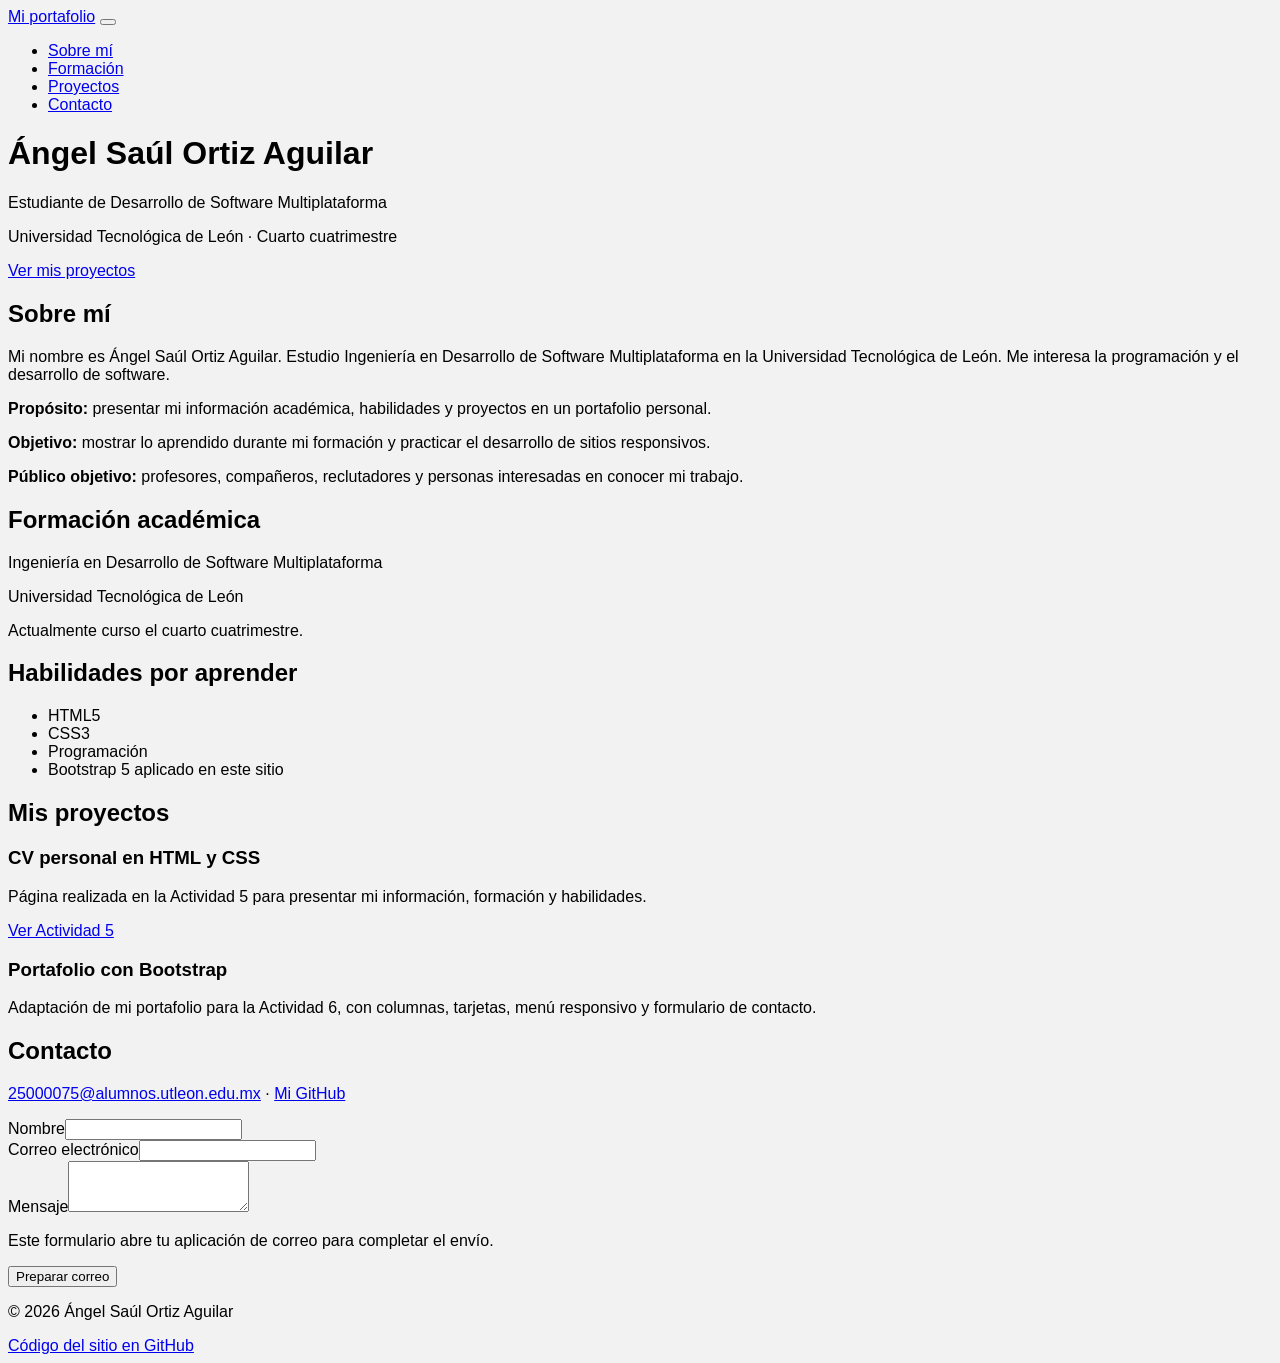
==== commit 3696f799: "Update index.html" ====
--- a/actividad6/index.html
+++ b/actividad6/index.html
@@ -59,7 +59,7 @@
         </div>
         <div class="col-12 col-md-6">
           <div class="card h-100"><div class="card-body p-4">
-            <h2 class="h4">Habilidades</h2>
+            <h2 class="h4">Habilidades por aprender</h2>
             <ul class="mb-0"><li>HTML5</li><li>CSS3</li><li>Programación</li><li>Bootstrap 5 aplicado en este sitio</li></ul>
           </div></div>
         </div>
@@ -100,4 +100,4 @@
   <script src="assets/bootstrap.bundle.min.js"></script>
   <script src="assets/contacto.js"></script>
 </body>
-</html>+</html>
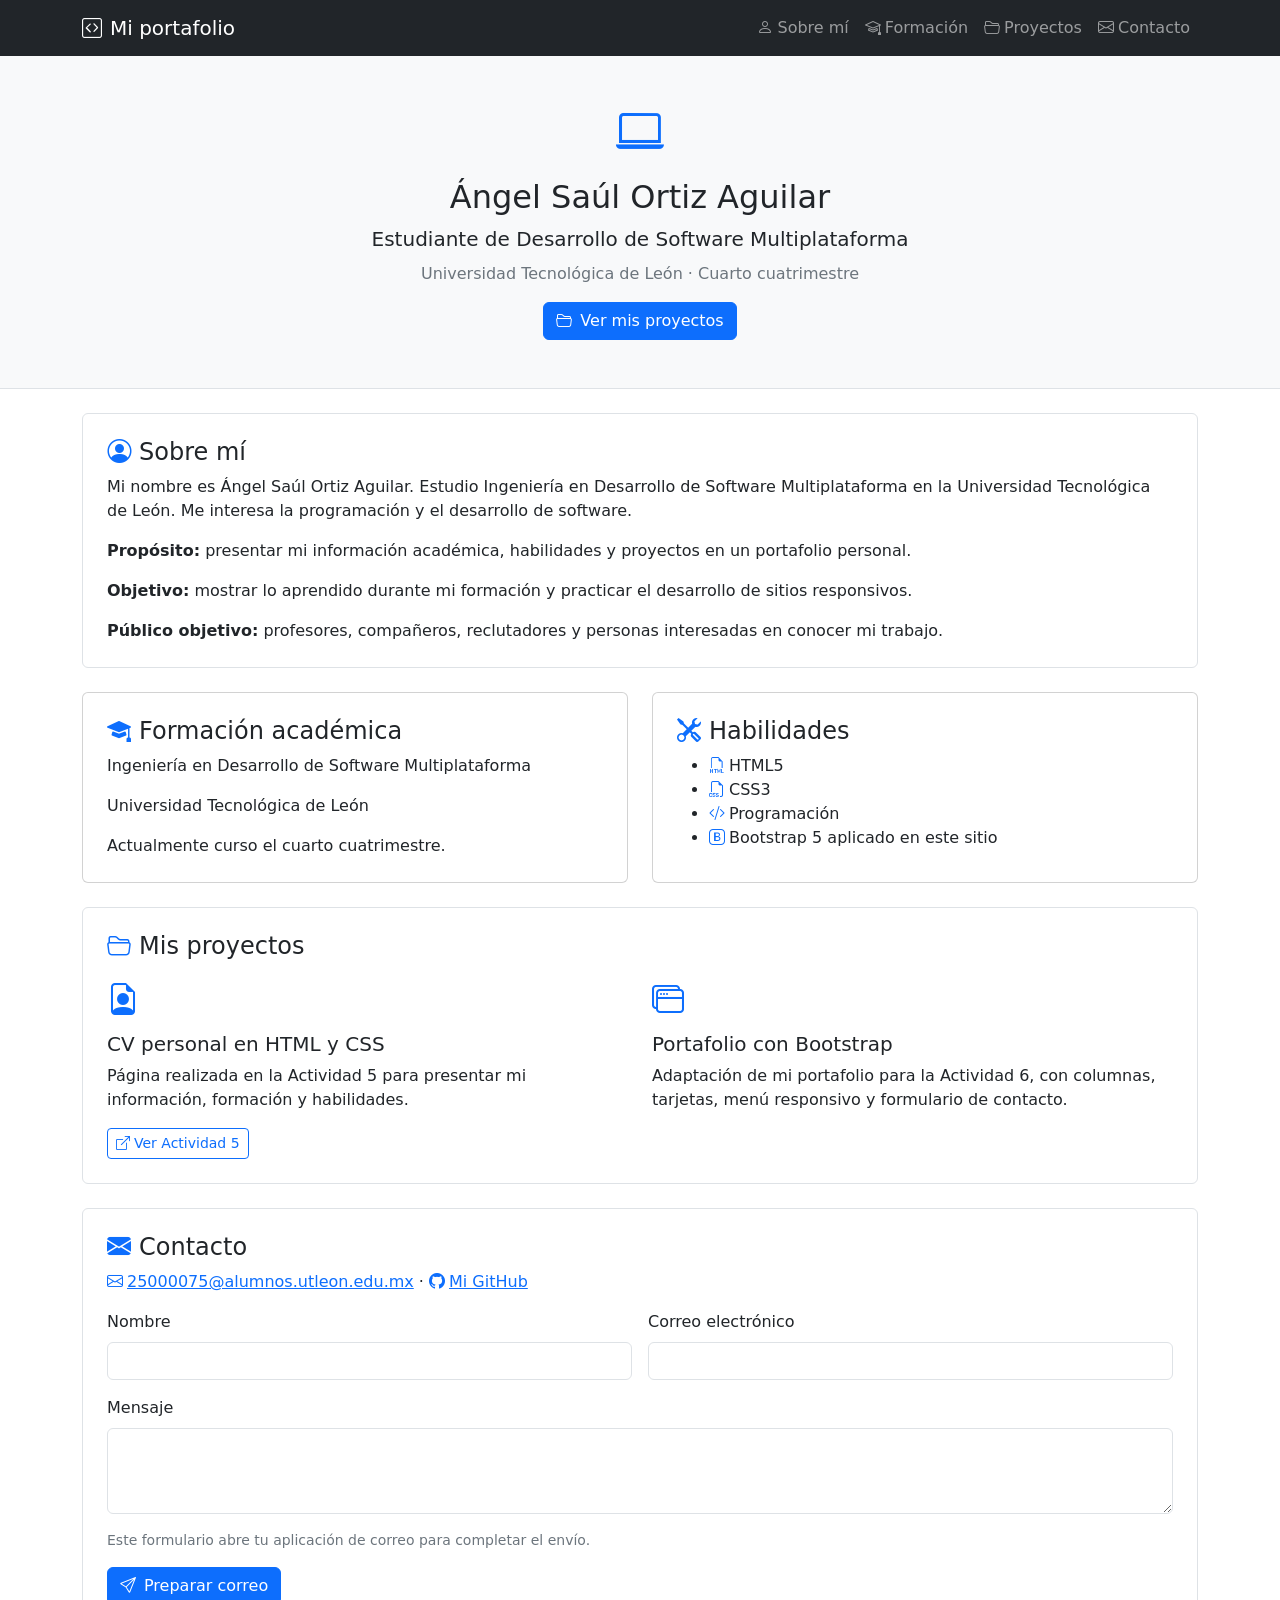
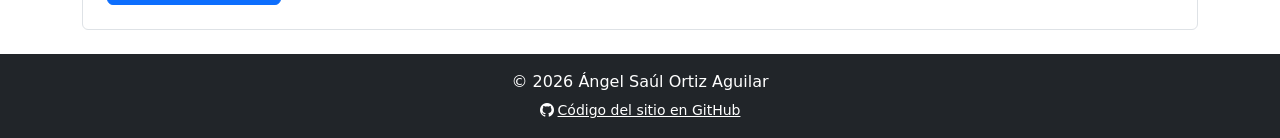
==== commit 715bb6fa: "Agrega Bootstrap Icons y organiza sitio en index.html y js/script.js" ====
--- a/actividad6/index.html
+++ b/actividad6/index.html
@@ -7,20 +7,20 @@
   <meta name="keywords" content="Ángel Saúl Ortiz Aguilar, portafolio, HTML, CSS, Bootstrap, UTL">
   <meta name="author" content="Ángel Saúl Ortiz Aguilar">
   <title>Ángel Saúl Ortiz Aguilar | Portafolio personal</title>
-  <link rel="stylesheet" href="assets/bootstrap.min.css">
-  <link rel="stylesheet" href="assets/estilos.css">
+  <link href="https://cdn.jsdelivr.net/npm/bootstrap@5.3.3/dist/css/bootstrap.min.css" rel="stylesheet">
+  <link href="https://cdn.jsdelivr.net/npm/bootstrap-icons@1.11.3/font/bootstrap-icons.min.css" rel="stylesheet">
 </head>
 <body>
   <nav class="navbar navbar-expand-md navbar-dark bg-dark">
     <div class="container">
-      <a class="navbar-brand" href="#inicio">Mi portafolio</a>
+      <a class="navbar-brand" href="#inicio"><i class="bi bi-code-square me-2" aria-hidden="true"></i>Mi portafolio</a>
       <button class="navbar-toggler" type="button" data-bs-toggle="collapse" data-bs-target="#menu" aria-controls="menu" aria-expanded="false" aria-label="Abrir menú"><span class="navbar-toggler-icon"></span></button>
       <div class="collapse navbar-collapse" id="menu">
         <ul class="navbar-nav ms-auto">
-          <li class="nav-item"><a class="nav-link" href="#sobre-mi">Sobre mí</a></li>
-          <li class="nav-item"><a class="nav-link" href="#formacion">Formación</a></li>
-          <li class="nav-item"><a class="nav-link" href="#proyectos">Proyectos</a></li>
-          <li class="nav-item"><a class="nav-link" href="#contacto">Contacto</a></li>
+          <li class="nav-item"><a class="nav-link" href="#sobre-mi"><i class="bi bi-person me-1" aria-hidden="true"></i>Sobre mí</a></li>
+          <li class="nav-item"><a class="nav-link" href="#formacion"><i class="bi bi-mortarboard me-1" aria-hidden="true"></i>Formación</a></li>
+          <li class="nav-item"><a class="nav-link" href="#proyectos"><i class="bi bi-folder2-open me-1" aria-hidden="true"></i>Proyectos</a></li>
+          <li class="nav-item"><a class="nav-link" href="#contacto"><i class="bi bi-envelope me-1" aria-hidden="true"></i>Contacto</a></li>
         </ul>
       </div>
     </div>
@@ -29,17 +29,18 @@
   <!-- Palabras clave: Ángel Saúl Ortiz Aguilar, portafolio personal, desarrollo de software. -->
   <header id="inicio" class="bg-light border-bottom py-5">
     <div class="container text-center">
+      <div class="text-primary display-5 mb-3"><i class="bi bi-laptop " aria-hidden="true"></i></div>
       <h1 class="h2">Ángel Saúl Ortiz Aguilar</h1>
       <p class="lead mb-2">Estudiante de Desarrollo de Software Multiplataforma</p>
       <p class="text-secondary">Universidad Tecnológica de León · Cuarto cuatrimestre</p>
-      <a class="btn btn-primary" href="#proyectos">Ver mis proyectos</a>
+      <a class="btn btn-primary" href="#proyectos"><i class="bi bi-folder2-open me-2" aria-hidden="true"></i>Ver mis proyectos</a>
     </div>
   </header>
 
   <main class="container my-4">
     <!-- Palabras clave: perfil personal, programación, objetivos, portafolio académico. -->
     <section id="sobre-mi" class="bg-white border rounded p-4 mb-4">
-      <h2 class="h4">Sobre mí</h2>
+      <h2 class="h4"><i class="bi bi-person-circle text-primary me-2" aria-hidden="true"></i>Sobre mí</h2>
       <p>Mi nombre es Ángel Saúl Ortiz Aguilar. Estudio Ingeniería en Desarrollo de Software Multiplataforma en la Universidad Tecnológica de León. Me interesa la programación y el desarrollo de software.</p>
       <p><strong>Propósito:</strong> presentar mi información académica, habilidades y proyectos en un portafolio personal.</p>
       <p><strong>Objetivo:</strong> mostrar lo aprendido durante mi formación y practicar el desarrollo de sitios responsivos.</p>
@@ -51,7 +52,7 @@
       <div class="row g-4">
         <div class="col-12 col-md-6">
           <div class="card h-100"><div class="card-body p-4">
-            <h2 class="h4">Formación académica</h2>
+            <h2 class="h4"><i class="bi bi-mortarboard-fill text-primary me-2" aria-hidden="true"></i>Formación académica</h2>
             <p>Ingeniería en Desarrollo de Software Multiplataforma</p>
             <p>Universidad Tecnológica de León</p>
             <p class="mb-0">Actualmente curso el cuarto cuatrimestre.</p>
@@ -59,8 +60,8 @@
         </div>
         <div class="col-12 col-md-6">
           <div class="card h-100"><div class="card-body p-4">
-            <h2 class="h4">Habilidades por aprender</h2>
-            <ul class="mb-0"><li>HTML5</li><li>CSS3</li><li>Programación</li><li>Bootstrap 5 aplicado en este sitio</li></ul>
+            <h2 class="h4"><i class="bi bi-tools text-primary me-2" aria-hidden="true"></i>Habilidades</h2>
+            <ul class="mb-0"><li><i class="bi bi-filetype-html text-primary me-1" aria-hidden="true"></i>HTML5</li><li><i class="bi bi-filetype-css text-primary me-1" aria-hidden="true"></i>CSS3</li><li><i class="bi bi-code-slash text-primary me-1" aria-hidden="true"></i>Programación</li><li><i class="bi bi-bootstrap text-primary me-1" aria-hidden="true"></i>Bootstrap 5 aplicado en este sitio</li></ul>
           </div></div>
         </div>
       </div>
@@ -68,14 +69,16 @@
 
     <!-- Palabras clave: proyectos web, currículum HTML CSS, diseño responsivo Bootstrap. -->
     <section id="proyectos" class="bg-white border rounded p-4 mb-4">
-      <h2 class="h4 mb-3">Mis proyectos</h2>
+      <h2 class="h4 mb-3"><i class="bi bi-folder2-open text-primary me-2" aria-hidden="true"></i>Mis proyectos</h2>
       <div class="row g-4">
         <article class="col-12 col-md-6">
+          <div class="fs-2 text-primary mb-2"><i class="bi bi-file-earmark-person " aria-hidden="true"></i></div>
           <h3 class="h5">CV personal en HTML y CSS</h3>
           <p>Página realizada en la Actividad 5 para presentar mi información, formación y habilidades.</p>
-          <a href="https://coragorgon.github.io/Actividad5-CV-Angel-Ortiz/" class="btn btn-outline-primary btn-sm">Ver Actividad 5</a>
+          <a href="https://coragorgon.github.io/Actividad5-CV-Angel-Ortiz/" class="btn btn-outline-primary btn-sm"><i class="bi bi-box-arrow-up-right me-1" aria-hidden="true"></i>Ver Actividad 5</a>
         </article>
         <article class="col-12 col-md-6">
+          <div class="fs-2 text-primary mb-2"><i class="bi bi-window-stack " aria-hidden="true"></i></div>
           <h3 class="h5">Portafolio con Bootstrap</h3>
           <p class="mb-0">Adaptación de mi portafolio para la Actividad 6, con columnas, tarjetas, menú responsivo y formulario de contacto.</p>
         </article>
@@ -84,20 +87,19 @@
 
     <!-- Palabras clave: contacto, correo UTL, GitHub CoraGorgon. -->
     <section id="contacto" class="bg-white border rounded p-4 mb-4">
-      <h2 class="h4">Contacto</h2>
-      <p><a href="mailto:25000075@alumnos.utleon.edu.mx">25000075@alumnos.utleon.edu.mx</a> · <a href="https://github.com/CoraGorgon">Mi GitHub</a></p>
+      <h2 class="h4"><i class="bi bi-envelope-fill text-primary me-2" aria-hidden="true"></i>Contacto</h2>
+      <p><a class="text-break" href="mailto:25000075@alumnos.utleon.edu.mx"><i class="bi bi-envelope me-1" aria-hidden="true"></i>25000075@alumnos.utleon.edu.mx</a> · <a href="https://github.com/CoraGorgon"><i class="bi bi-github me-1" aria-hidden="true"></i>Mi GitHub</a></p>
       <form id="formulario">
         <div class="row g-3">
           <div class="col-12 col-md-6"><label for="nombre" class="form-label">Nombre</label><input class="form-control" id="nombre" name="nombre" autocomplete="name" required></div>
           <div class="col-12 col-md-6"><label for="correo" class="form-label">Correo electrónico</label><input type="email" class="form-control" id="correo" name="correo" autocomplete="email" required></div>
           <div class="col-12"><label for="mensaje" class="form-label">Mensaje</label><textarea class="form-control" id="mensaje" name="mensaje" rows="3" required></textarea></div>
-          <div class="col-12"><p class="small text-secondary">Este formulario abre tu aplicación de correo para completar el envío.</p><button class="btn btn-primary" type="submit">Preparar correo</button></div>
+          <div class="col-12"><p class="small text-secondary">Este formulario abre tu aplicación de correo para completar el envío.</p><button class="btn btn-primary" type="submit"><i class="bi bi-send me-2" aria-hidden="true"></i>Preparar correo</button></div>
         </div>
       </form>
     </section>
   </main>
-  <footer class="bg-dark text-white text-center py-3"><div class="container"><p class="mb-1">© 2026 Ángel Saúl Ortiz Aguilar</p><a class="text-white small" href="https://github.com/CoraGorgon/Actividad5-CV-Angel-Ortiz/tree/main/actividad6">Código del sitio en GitHub</a></div></footer>
-  <script src="assets/bootstrap.bundle.min.js"></script>
-  <script src="assets/contacto.js"></script>
+  <footer class="bg-dark text-white text-center py-3"><div class="container"><p class="mb-1">© 2026 Ángel Saúl Ortiz Aguilar</p><a class="text-white small" href="https://github.com/CoraGorgon/Actividad5-CV-Angel-Ortiz/tree/main/actividad6"><i class="bi bi-github me-1" aria-hidden="true"></i>Código del sitio en GitHub</a></div></footer>
+  <script src="js/script.js"></script>
 </body>
-</html>
+</html>
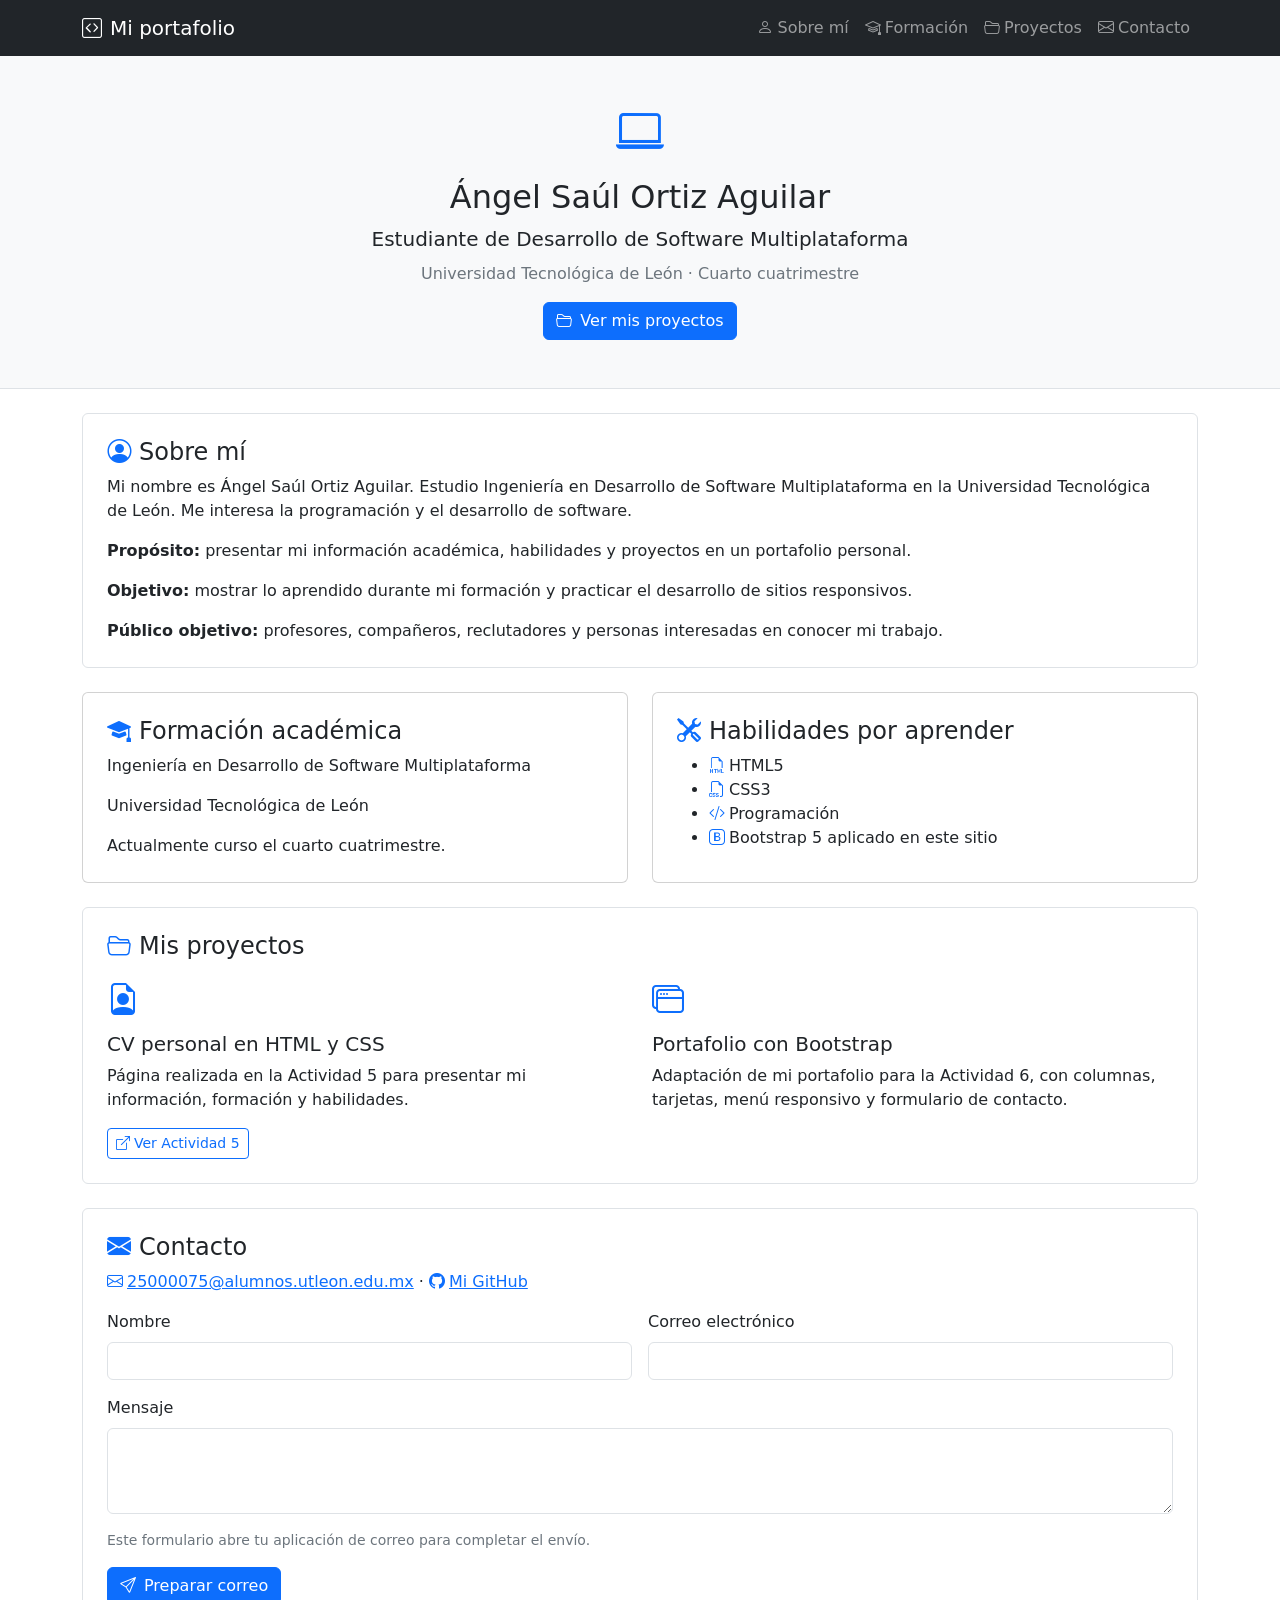
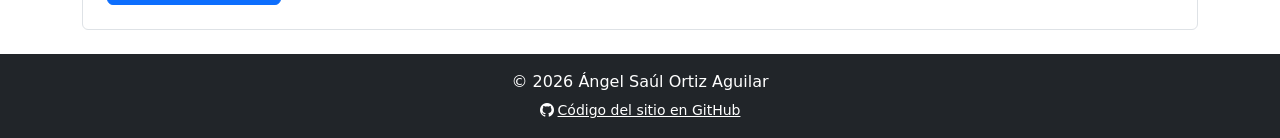
==== commit 4e7a745d: "Integra cambio del propietario en Habilidades por aprender" ====
--- a/actividad6/index.html
+++ b/actividad6/index.html
@@ -60,7 +60,7 @@
         </div>
         <div class="col-12 col-md-6">
           <div class="card h-100"><div class="card-body p-4">
-            <h2 class="h4"><i class="bi bi-tools text-primary me-2" aria-hidden="true"></i>Habilidades</h2>
+            <h2 class="h4"><i class="bi bi-tools text-primary me-2" aria-hidden="true"></i>Habilidades por aprender</h2>
             <ul class="mb-0"><li><i class="bi bi-filetype-html text-primary me-1" aria-hidden="true"></i>HTML5</li><li><i class="bi bi-filetype-css text-primary me-1" aria-hidden="true"></i>CSS3</li><li><i class="bi bi-code-slash text-primary me-1" aria-hidden="true"></i>Programación</li><li><i class="bi bi-bootstrap text-primary me-1" aria-hidden="true"></i>Bootstrap 5 aplicado en este sitio</li></ul>
           </div></div>
         </div>
